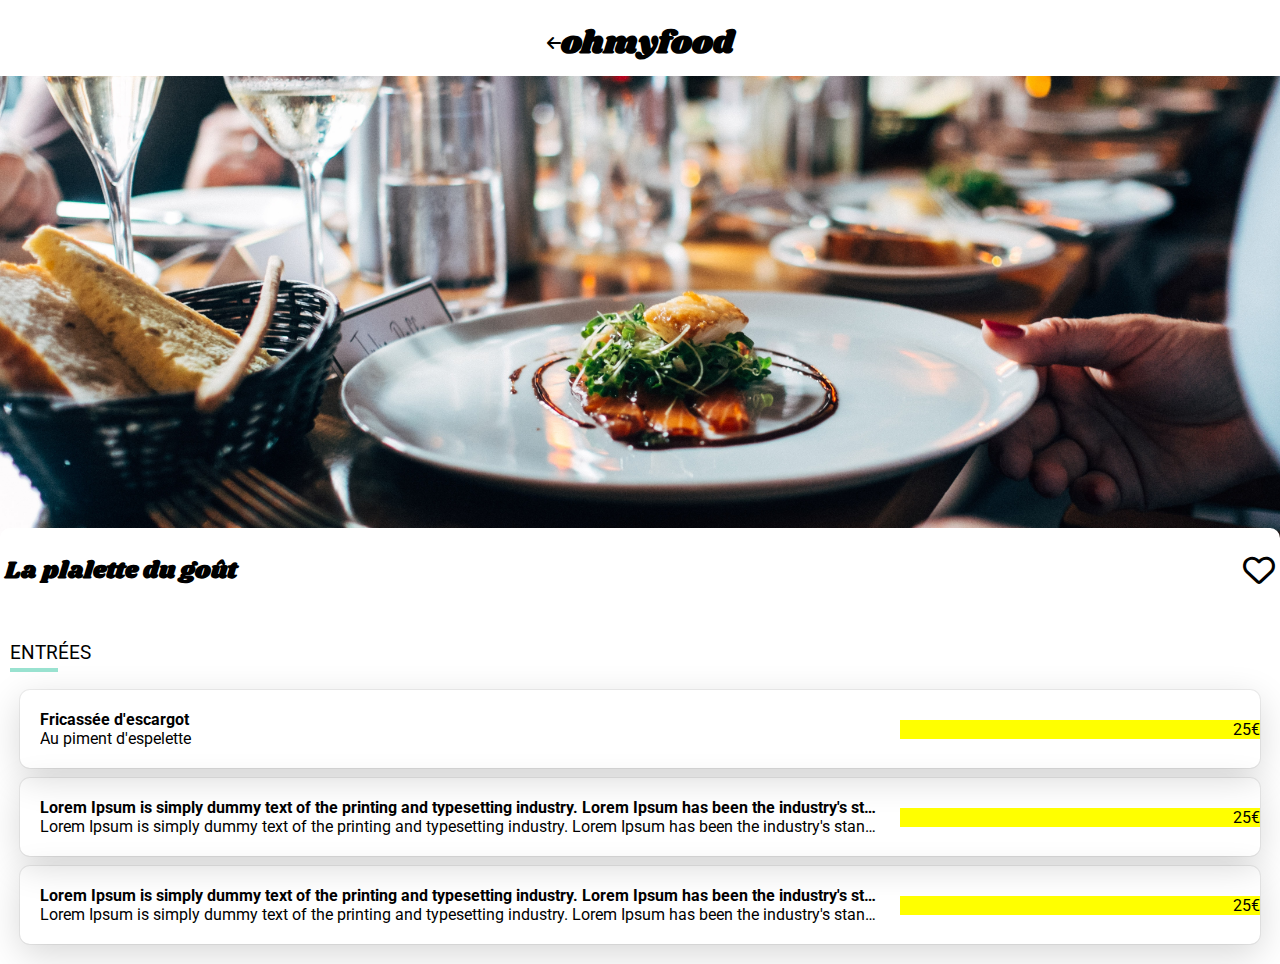
==== alafrancaise.html @ 857cdfc2 "fskjfhskdjf" ====
<!DOCTYPE html>
<html lang="fr">

<head>
    <meta charset="UTF-8" />
    <meta http-equiv="X-UA-Compatible" content="IE=edge" />
    <meta name="viewport" content="width=device-width, initial-scale=1.0" />
    <title>ohmyfood</title>
    <link rel="stylesheet" href="https://cdnjs.cloudflare.com/ajax/libs/font-awesome/6.2.1/css/all.min.css"
        crossorigin="anonymous" referrerpolicy="no-referrer" />
    <link href="https://fonts.googleapis.com/css2?family=Roboto:ital,wght@0,100;0,300;0,400;0,500;0,700;0,900;1,100;1,300;1,400;1,500;1,700;1,900&display=swap" rel="stylesheet">
    <link href="https://fonts.googleapis.com/css2?family=Shrikhand&display=swap" rel="stylesheet">
    <link rel="stylesheet" href="css/style.css" />
</head>
<body>
    <header class="header">
        <i class="fas fa-arrow-left button_retour"></i>
        <h1 class="omf_logo">ohmyfood</h1>
    </header>
    <div class="fond_restaurant">
        <img src="./img/jay-wennington-N_Y88TWmGwA-unsplash.jpg" alt="plat du menu du restaurant la palette du gout">
    </div>
    <main class="cartemenu">
        <header class="cartemenu">
            <h2 class="nom_plat">La plalette du goût</h2>
            <div class="heart">
                <div class="fill__heart">
                    <span><i class="fill far fa-heart fa-2x" aria-hidden="true"></i></span>
                </div>
            </div>
        </header>
        <section class="entrees_section">
            <h3 class="titre_entrees">Entrées</h3>
            <div class="entrees">
                <div class="title_wrapper">
                    <h4>Fricassée d'escargot</h4>
                    <p>Au piment d'espelette</p>
                </div>
                <div class="price_wrapper">25€</div>

                <div class="confirmation_wrapper">
                    <div class="content_wrapper">
                        <div class="icone_wrapper">
                            <i class="menuItem__icon fas fa-check" aria-hidden="true"></i>
                        </div>
                    </div>
                    
                </div>
            </div>
            <div class="entrees">
                <div class="title_wrapper">
                    <h4>Lorem Ipsum is simply dummy text of the printing and typesetting industry. Lorem Ipsum has been the industry's standard dummy text ever since the 1500s</h4>
                    <p>Lorem Ipsum is simply dummy text of the printing and typesetting industry. Lorem Ipsum has been the industry's standard dummy text ever since the 1500s</p>
                </div>
                <div class="price_wrapper">25€</div>

                <div class="confirmation_wrapper">
                    <div class="content_wrapper">
                        <div class="icone_wrapper">
                            <i class="menuItem__icon fas fa-check" aria-hidden="true"></i>
                        </div>
                    </div>
                    
                </div>
            </div>
            <div class="entrees">
                <div class="title_wrapper">
                    <h4>Lorem Ipsum is simply dummy text of the printing and typesetting industry. Lorem Ipsum has been the industry's standard dummy text ever since the 1500s</h4>
                    <p>Lorem Ipsum is simply dummy text of the printing and typesetting industry. Lorem Ipsum has been the industry's standard dummy text ever since the 1500s</p>
                </div>
                <div class="price_wrapper">25€</div>

                <div class="confirmation_wrapper">
                    <div class="content_wrapper">
                        <div class="icone_wrapper">
                            <i class="menuItem__icon fas fa-check" aria-hidden="true"></i>
                        </div>
                    </div>
                    
                </div>
            </div>
        </section>
    </main>
</body>
---- css/style.css ----
body {
  margin: 0;
  padding: 0;
}

a {
  text-decoration: none;
}

h1, h6 {
  font-family: Shrikhand, Roboto, sans-serif;
}

body, html {
  font-family: "Roboto", sans-serif;
}

.header {
  display: flex;
  align-items: center;
  justify-content: center;
  max-height: 50px;
  margin-top: 10px;
  padding: 0.5rem 0.5rem;
}

.footer {
  background-color: #353535;
  color: white;
  display: flex;
  flex-direction: column;
  padding: 1rem;
}
.footer ul {
  list-style: none;
}
.footer li {
  margin: 0.5rem 0;
}
.footer li i {
  margin-right: 0.5rem;
}
.footer a {
  color: white;
}
.footer .logo {
  color: white;
  font-family: "Shrikhand", "cursive";
  margin: 0;
  font-size: 1.2rem;
  margin-bottom: 1rem;
}
.footer .container {
  display: flex;
  flex-direction: column;
  align-items: start;
}
.footer ul {
  margin: 0;
  padding: 0;
  padding-inline-start: 0px;
}
.footer ul a {
  text-decoration: none;
}
.footer ul .fas {
  padding: 5px;
}

.ville {
  display: flex;
  align-items: center;
  justify-content: center;
  background-color: #eaeaea;
}

.apropos {
  display: flex;
  align-items: center;
  justify-content: center;
  flex-direction: column;
  background-color: #f7f7f7;
  height: 250px;
  text-align: center;
}
.apropos .paragraph_apropos {
  width: 80%;
}
.apropos .apropos_btn {
  background: linear-gradient(to left, #9356dc, #b35cdc, #cf64dc, #e86edb, #ff79da);
  height: 25px;
  padding: 0.75rem 1.5rem;
  color: white;
  display: flex;
  align-items: center;
  justify-content: center;
  border-radius: 25px;
}

.titre_apropos {
  margin: 0;
}

.fonctionnement {
  display: flex;
  align-items: center;
  justify-content: center;
}
.fonctionnement .container {
  width: 100%;
}

ol.fonctionnement_etape {
  display: flex;
  align-items: center;
  justify-content: center;
  flex-direction: column;
  padding: 0;
}

li.fonctionnement_etape {
  display: flex;
  align-items: center;
  justify-content: space-evenly;
  list-style: none;
  box-shadow: 0.25rem 0.25rem 0.5rem rgba(0, 0, 0, 0.13);
  background-color: #f6f6f6;
  border-radius: 10px;
  padding: 20px;
  margin: 10px;
  width: 80%;
  counter-increment: my-awesome-counter;
  position: relative;
  text-align: center;
}

li.fonctionnement_etape::before {
  content: counter(my-awesome-counter);
  position: absolute;
  top: 20px;
  left: -10px;
  color: white;
  background-color: #9356DC;
  height: 1.5rem;
  width: 1.5rem;
  border-radius: 100px;
  display: flex;
  justify-content: center;
  align-items: center;
}

.fonctionnement_icone {
  font-size: 30px;
  color: #7e7e7e;
}

.text {
  margin-left: 10px;
  width: 200px;
  text-align: left;
  font-weight: 500;
}

.titre_fonctionnement {
  margin: 2% 0px 0px 5%;
}

i.fonctionnement_icone {
  font-size: 20px;
}

.ville {
  height: 50px;
}

.ville_texte {
  font-size: 17px;
  margin-left: 30px;
  margin-right: 20px;
  font-weight: 500;
  color: #353535;
}

.restaurants {
  width: 90%;
  margin: auto;
}

.card {
  border-radius: 20px;
}

figure img {
  object-fit: cover;
  border-top-left-radius: 20px;
  border-top-right-radius: 20px;
  width: 100%;
  height: 100%;
  max-height: 190px;
}

.card {
  position: relative;
  box-shadow: 0 0 10px 0 rgba(0, 0, 0, 0.3);
}

figcaption {
  display: flex;
  flex-direction: column;
  padding: 0.8rem;
}
figcaption p {
  margin: 0;
  padding: 0;
}
figcaption h4,
figcaption p {
  font-weight: 300;
  color: black;
}
figcaption h4 {
  font-size: 1.17em;
  font-weight: 600;
}

figure {
  padding: 0;
  margin: 0 0 10px 0;
}

.heart {
  align-items: center;
  display: flex;
  flex-direction: row;
  justify-content: space-between;
  height: 30px;
}
.heart .fa-heart {
  color: black;
  cursor: pointer;
}
.heart .fa-heart:hover {
  background: linear-gradient(to left, #9356dc, #b35cdc, #cf64dc, #e86edb, #ff79da);
  -webkit-background-clip: text;
  -webkit-text-fill-color: transparent;
  font-weight: bold;
}

.new[data-active=true] {
  position: absolute;
  right: 0.75rem;
  top: 15px;
  background-color: #99e2d0;
  padding: 5px;
  border-radius: 5px;
}

.new[data-active=false] {
  display: none;
}

.fond_restaurant > img {
  width: 100%;
  height: 100%;
  max-height: 32rem;
  object-fit: cover;
}

header.cartemenu {
  border-radius: 5px;
  margin-top: 20px;
  padding: 0px 10px 0px 10px;
  display: flex;
  flex-direction: row;
  align-items: center;
  justify-content: space-between;
}

main {
  position: relative;
}
main .cartemenu {
  border-radius: 10px 10px 0px 0px;
  background-color: white;
  z-index: 1;
  padding: 5px;
  margin-top: -4rem;
  position: relative;
}
main .nom_plat {
  font-family: "Shrikhand", "cursive";
}
main .titre_entrees {
  text-transform: uppercase;
  padding-bottom: 0.5rem;
  font-weight: normal;
  position: relative;
}
main .titre_entrees::after {
  content: " ";
  width: 3rem;
  height: 0.25rem;
  background-color: #99E2D0;
  position: absolute;
  left: 0;
  bottom: 0;
}
main .entrees {
  display: flex;
  flex-direction: row;
  align-items: center;
  box-shadow: rgba(0, 0, 0, 0.16) 0px 10px 36px 0px, rgba(0, 0, 0, 0.06) 0px 0px 0px 1px;
  border-radius: 10px;
  margin: 10px;
}
main .entrees_section {
  padding: 10px;
}
main .title_wrapper {
  border-radius: 10px 0px 0px 10px;
  padding: 20px;
  white-space: nowrap;
  text-overflow: ellipsis;
  overflow: hidden;
  flex-basis: 70%;
  width: 100%;
}
main .title_wrapper h4, main .title_wrapper p {
  margin: 0;
  padding: 0;
}
main .price_wrapper {
  flex-basis: 30%;
  display: flex;
  align-items: center;
  justify-content: flex-end;
  background-color: yellow;
}
main .confirmation_wrapper {
  background-color: #99E2D0;
  display: flex;
  align-items: center;
  justify-content: center;
  transition-duration: 0.5s;
  height: 78px;
  overflow: hidden;
  visibility: hidden;
  width: 0px;
  transition: flex-basis 1000ms;
}
main h4, main p {
  margin: 0;
  white-space: nowrap;
  text-overflow: ellipsis;
  overflow: hidden;
}

.icone_wrapper {
  height: 1.6rem;
  width: 1.6rem;
  background-color: white;
  display: flex;
  align-items: center;
  justify-content: center;
  border-radius: 100px;
  transform: rotate(180deg);
  transition-duration: 1s;
  color: #99E2D0;
}

.entrees:hover .price_wrapper {
  flex-basis: 15%;
}
.entrees:hover .confirmation_wrapper {
  visibility: visible;
  flex-basis: 15%;
  background-color: #99E2D0;
  margin: 0;
  border-radius: 0px 5px 5px 0px;
}
.entrees:hover .icone_wrapper {
  transform: rotate(0);
}

/*# sourceMappingURL=style.css.map */
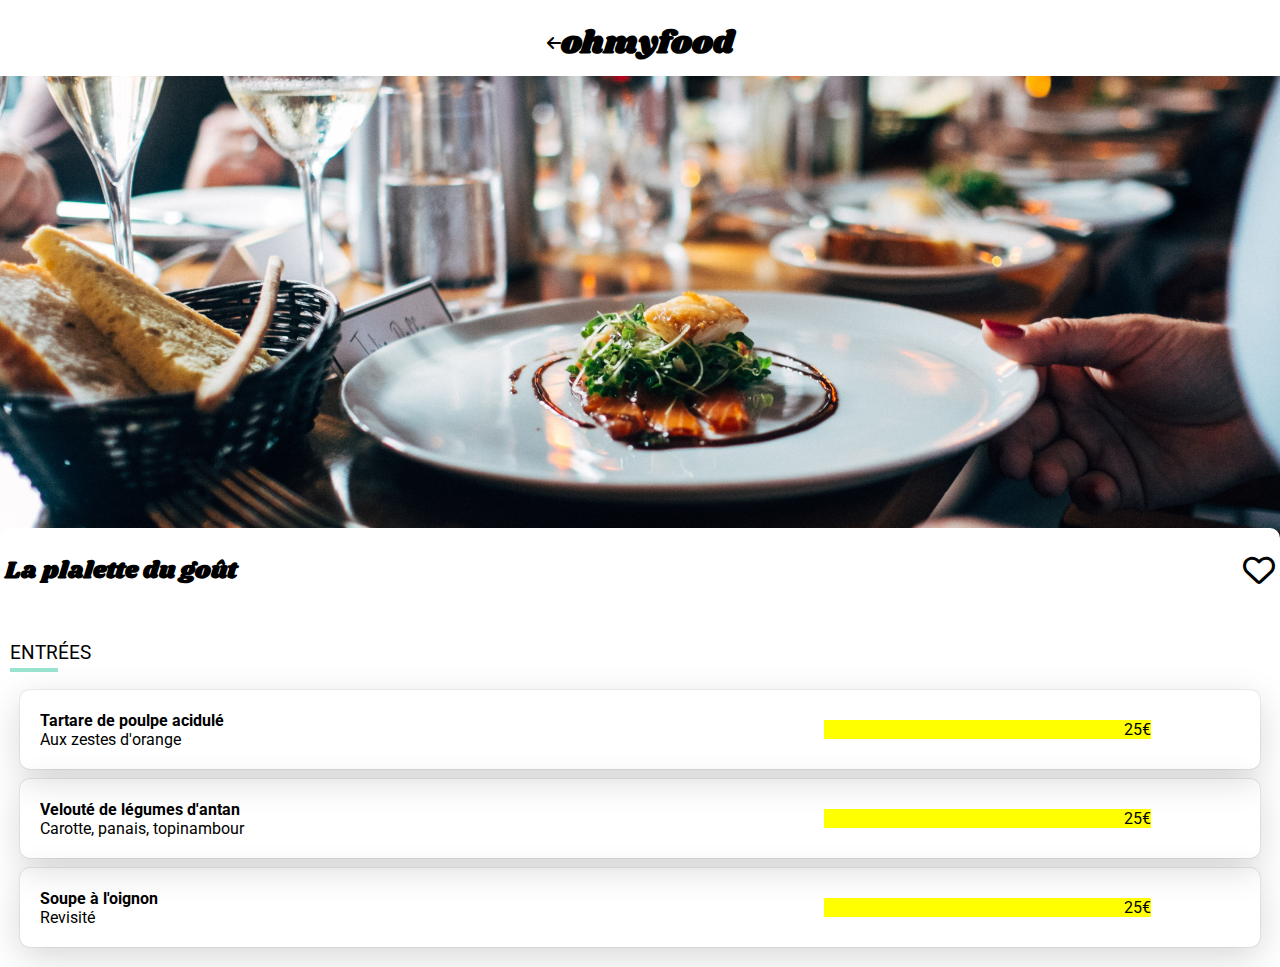
==== commit a30cb265: "update" ====
--- a/alafrancaise.html
+++ b/alafrancaise.html
@@ -33,8 +33,8 @@
             <h3 class="titre_entrees">Entrées</h3>
             <div class="entrees">
                 <div class="title_wrapper">
-                    <h4>Fricassée d'escargot</h4>
-                    <p>Au piment d'espelette</p>
+                    <h4>Tartare de poulpe acidulé</h4>
+                    <p>Aux zestes d'orange</p>
                 </div>
                 <div class="price_wrapper">25€</div>
 
@@ -49,8 +49,8 @@
             </div>
             <div class="entrees">
                 <div class="title_wrapper">
-                    <h4>Lorem Ipsum is simply dummy text of the printing and typesetting industry. Lorem Ipsum has been the industry's standard dummy text ever since the 1500s</h4>
-                    <p>Lorem Ipsum is simply dummy text of the printing and typesetting industry. Lorem Ipsum has been the industry's standard dummy text ever since the 1500s</p>
+                    <h4>Velouté de légumes d'antan</h4>
+                    <p>Carotte, panais, topinambour</p>
                 </div>
                 <div class="price_wrapper">25€</div>
 
@@ -65,8 +65,8 @@
             </div>
             <div class="entrees">
                 <div class="title_wrapper">
-                    <h4>Lorem Ipsum is simply dummy text of the printing and typesetting industry. Lorem Ipsum has been the industry's standard dummy text ever since the 1500s</h4>
-                    <p>Lorem Ipsum is simply dummy text of the printing and typesetting industry. Lorem Ipsum has been the industry's standard dummy text ever since the 1500s</p>
+                    <h4>Soupe à l'oignon</h4>
+                    <p>Revisité</p>
                 </div>
                 <div class="price_wrapper">25€</div>
 
--- a/css/style.css
+++ b/css/style.css
@@ -300,7 +300,7 @@
   content: " ";
   width: 3rem;
   height: 0.25rem;
-  background-color: #99E2D0;
+  background-color: #99e2d0;
   position: absolute;
   left: 0;
   bottom: 0;
@@ -325,7 +325,8 @@
   flex-basis: 70%;
   width: 100%;
 }
-main .title_wrapper h4, main .title_wrapper p {
+main .title_wrapper h4,
+main .title_wrapper p {
   margin: 0;
   padding: 0;
 }
@@ -337,18 +338,20 @@
   background-color: yellow;
 }
 main .confirmation_wrapper {
-  background-color: #99E2D0;
+  flex-basis: 10%;
+  background-color: #99e2d0;
   display: flex;
   align-items: center;
   justify-content: center;
   transition-duration: 0.5s;
-  height: 78px;
+  height: 79px;
   overflow: hidden;
   visibility: hidden;
   width: 0px;
   transition: flex-basis 1000ms;
 }
-main h4, main p {
+main h4,
+main p {
   margin: 0;
   white-space: nowrap;
   text-overflow: ellipsis;
@@ -364,8 +367,8 @@
   justify-content: center;
   border-radius: 100px;
   transform: rotate(180deg);
-  transition-duration: 1s;
-  color: #99E2D0;
+  transition-duration: 0.2s;
+  color: #99e2d0;
 }
 
 .entrees:hover .price_wrapper {
@@ -374,7 +377,8 @@
 .entrees:hover .confirmation_wrapper {
   visibility: visible;
   flex-basis: 15%;
-  background-color: #99E2D0;
+  flex: 100px;
+  background-color: #99e2d0;
   margin: 0;
   border-radius: 0px 5px 5px 0px;
 }
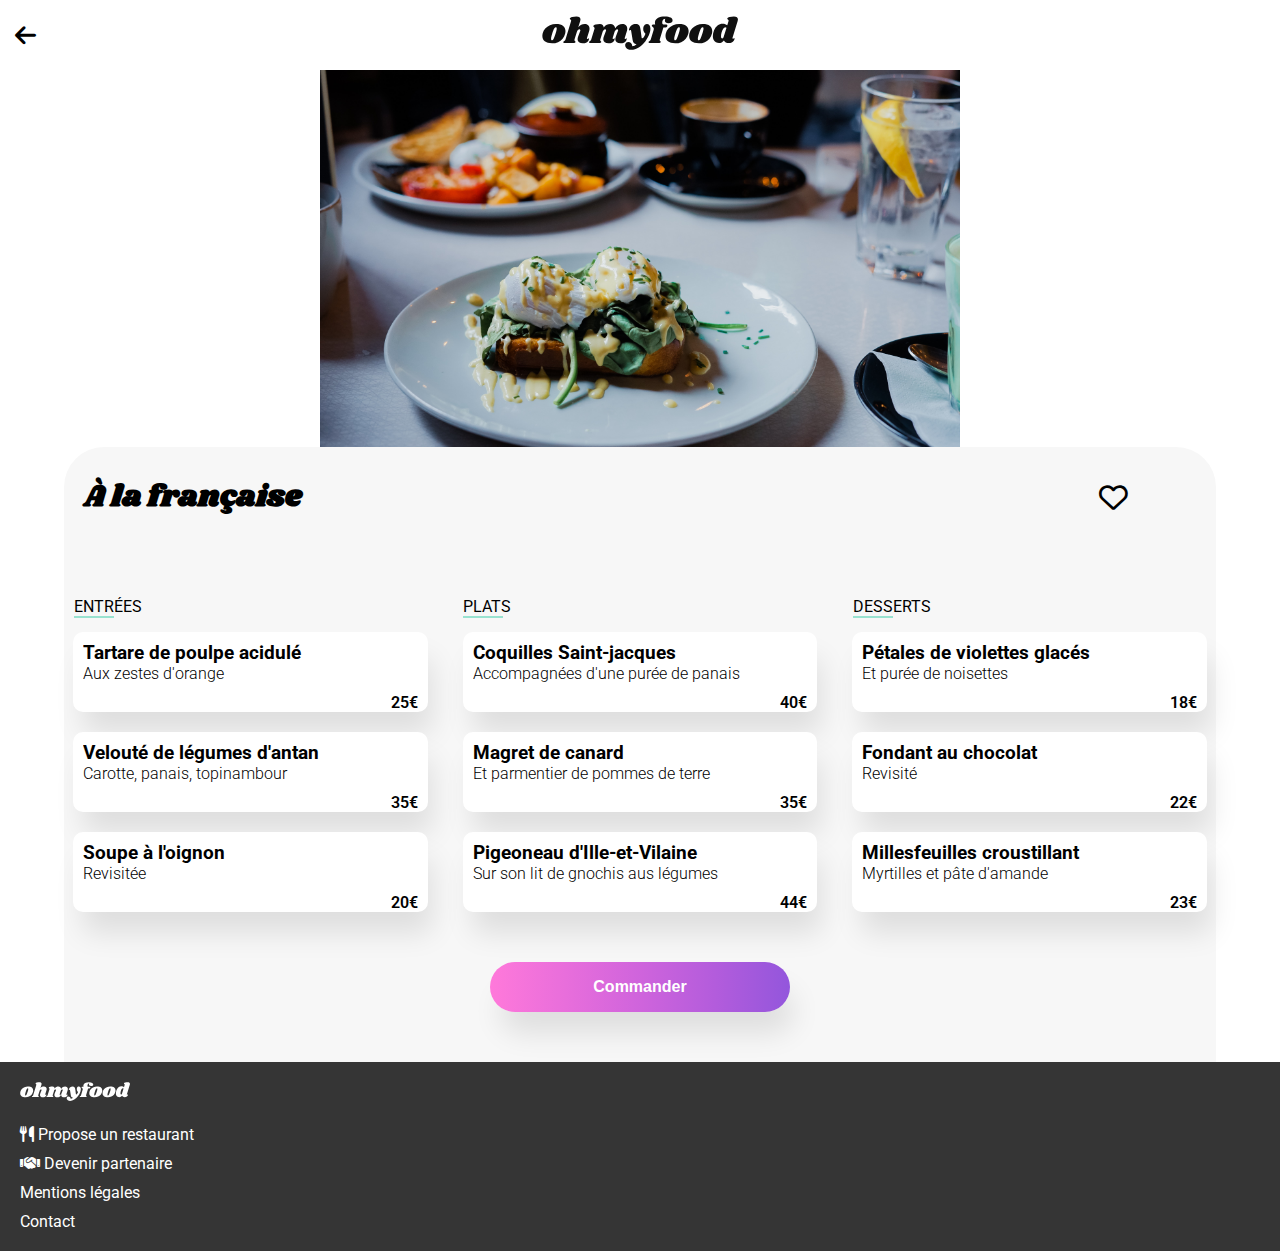
==== commit 504613fc: "some changes" ====
--- a/alafrancaise.html
+++ b/alafrancaise.html
@@ -1,84 +1,215 @@
 <!DOCTYPE html>
 <html lang="fr">
-
-<head>
+  <head>
     <meta charset="UTF-8" />
     <meta http-equiv="X-UA-Compatible" content="IE=edge" />
     <meta name="viewport" content="width=device-width, initial-scale=1.0" />
     <title>ohmyfood</title>
-    <link rel="stylesheet" href="https://cdnjs.cloudflare.com/ajax/libs/font-awesome/6.2.1/css/all.min.css"
-        crossorigin="anonymous" referrerpolicy="no-referrer" />
-    <link href="https://fonts.googleapis.com/css2?family=Roboto:ital,wght@0,100;0,300;0,400;0,500;0,700;0,900;1,100;1,300;1,400;1,500;1,700;1,900&display=swap" rel="stylesheet">
-    <link href="https://fonts.googleapis.com/css2?family=Shrikhand&display=swap" rel="stylesheet">
+    <link
+      rel="stylesheet"
+      href="https://cdnjs.cloudflare.com/ajax/libs/font-awesome/6.3.0/css/all.min.css"
+      crossorigin="anonymous"
+      referrerpolicy="no-referrer"
+    />
+    <link
+      href="https://fonts.googleapis.com/css2?family=Roboto:ital,wght@0,100;0,300;0,400;0,500;0,700;0,900;1,100;1,300;1,400;1,500;1,700;1,900&display=swap"
+      rel="stylesheet"
+    />
+    <link
+      href="https://fonts.googleapis.com/css2?family=Shrikhand&display=swap"
+      rel="stylesheet"
+    />
     <link rel="stylesheet" href="css/style.css" />
-</head>
-<body>
-    <header class="header">
-        <i class="fas fa-arrow-left button_retour"></i>
-        <h1 class="omf_logo">ohmyfood</h1>
+  </head>
+
+  <body class="alafrancaise">
+    <div class="container-loader">
+      <div class="loader">
+        <i class="fa-solid fa-loader"></i>
+      </div>
+    </div>
+    <header>
+      <div class="icon">
+        <i class="fa-solid fa-arrow-left fa-xl"></i>
+      </div>
+      <div class="logo">
+        <img src="./img/logo/ohmyfood@2x.svg" alt="" />
+      </div>
     </header>
-    <div class="fond_restaurant">
-        <img src="./img/jay-wennington-N_Y88TWmGwA-unsplash.jpg" alt="plat du menu du restaurant la palette du gout">
-    </div>
-    <main class="cartemenu">
-        <header class="cartemenu">
-            <h2 class="nom_plat">La plalette du goût</h2>
-            <div class="heart">
-                <div class="fill__heart">
-                    <span><i class="fill far fa-heart fa-2x" aria-hidden="true"></i></span>
-                </div>
-            </div>
-        </header>
-        <section class="entrees_section">
-            <h3 class="titre_entrees">Entrées</h3>
-            <div class="entrees">
-                <div class="title_wrapper">
-                    <h4>Tartare de poulpe acidulé</h4>
-                    <p>Aux zestes d'orange</p>
-                </div>
-                <div class="price_wrapper">25€</div>
-
-                <div class="confirmation_wrapper">
-                    <div class="content_wrapper">
-                        <div class="icone_wrapper">
-                            <i class="menuItem__icon fas fa-check" aria-hidden="true"></i>
-                        </div>
-                    </div>
-                    
-                </div>
-            </div>
-            <div class="entrees">
-                <div class="title_wrapper">
-                    <h4>Velouté de légumes d'antan</h4>
-                    <p>Carotte, panais, topinambour</p>
-                </div>
-                <div class="price_wrapper">25€</div>
-
-                <div class="confirmation_wrapper">
-                    <div class="content_wrapper">
-                        <div class="icone_wrapper">
-                            <i class="menuItem__icon fas fa-check" aria-hidden="true"></i>
-                        </div>
-                    </div>
-                    
-                </div>
-            </div>
-            <div class="entrees">
-                <div class="title_wrapper">
-                    <h4>Soupe à l'oignon</h4>
-                    <p>Revisité</p>
-                </div>
-                <div class="price_wrapper">25€</div>
-
-                <div class="confirmation_wrapper">
-                    <div class="content_wrapper">
-                        <div class="icone_wrapper">
-                            <i class="menuItem__icon fas fa-check" aria-hidden="true"></i>
-                        </div>
-                    </div>
-                    
-                </div>
-            </div>
-        </section>
+    <main>
+      <div class="container-image-dish">
+        <img src="./img/toa-heftiba-DQKerTsQwi0-unsplash.jpg" alt="" />
+      </div>
+      <div class="menu-container">
+        <div class="menu-header">
+          <h3 class="header-title">À la française</h3>
+          <div class="icon">
+            <i class="fa-regular fa-heart fa-sm"></i>
+          </div>
+        </div>
+        <div class="dish-list-container">
+          <div class="dish">
+            <div class="dish-type">
+              <h4>ENTRÉES</h4>
+              <span class="bar"></span>
+            </div>
+
+            <div class="dish-card-list">
+              <div class="dish-card">
+                <div class="content">
+                  <h3>Tartare de poulpe acidulé</h3>
+                  <p>Aux zestes d'orange</p>
+                </div>
+                <div class="prise">25€</div>
+                <div class="checkbox">
+                  <div class="icon">
+                    <i class="fa-sharp fa-solid fa-circle-check fa-xl"></i>
+                  </div>
+                </div>
+              </div>
+              <div class="dish-card">
+                <div class="content">
+                  <h3>Velouté de légumes d'antan</h3>
+                  <p>Carotte, panais, topinambour</p>
+                </div>
+                <div class="prise">35€</div>
+                <div class="checkbox">
+                  <div class="icon">
+                    <i class="fa-sharp fa-solid fa-circle-check fa-xl"></i>
+                  </div>
+                </div>
+              </div>
+              <div class="dish-card">
+                <div class="content">
+                  <h3>Soupe à l'oignon</h3>
+                  <p>Revisitée</p>
+                </div>
+                <div class="prise">20€</div>
+                <div class="checkbox">
+                  <div class="icon">
+                    <i class="fa-sharp fa-solid fa-circle-check fa-xl"></i>
+                  </div>
+                </div>
+              </div>
+            </div>
+          </div>
+          <div class="dish">
+            <div class="dish-type">
+              <h4>PLATS</h4>
+              <span class="bar"></span>
+            </div>
+
+            <div class="dish-card-list">
+              <div class="dish-card">
+                <div class="content">
+                  <h3>Coquilles Saint-jacques</h3>
+                  <p>Accompagnées d'une purée de panais</p>
+                </div>
+                <div class="prise">40€</div>
+                <div class="checkbox">
+                  <div class="icon">
+                    <i class="fa-sharp fa-solid fa-circle-check fa-xl"></i>
+                  </div>
+                </div>
+              </div>
+              <div class="dish-card">
+                <div class="content">
+                  <h3>Magret de canard</h3>
+                  <p>Et parmentier de pommes de terre</p>
+                </div>
+                <div class="prise">35€</div>
+                <div class="checkbox">
+                  <div class="icon">
+                    <i class="fa-sharp fa-solid fa-circle-check fa-xl"></i>
+                  </div>
+                </div>
+              </div>
+              <div class="dish-card">
+                <div class="content">
+                  <h3>Pigeoneau d'Ille-et-Vilaine</h3>
+                  <p>Sur son lit de gnochis aus légumes</p>
+                </div>
+                <div class="prise">44€</div>
+                <div class="checkbox">
+                  <div class="icon">
+                    <i class="fa-sharp fa-solid fa-circle-check fa-xl"></i>
+                  </div>
+                </div>
+              </div>
+            </div>
+          </div>
+          <div class="dish">
+            <div class="dish-type">
+              <h4>DESSERTS</h4>
+              <span class="bar"></span>
+            </div>
+
+            <div class="dish-card-list">
+              <div class="dish-card">
+                <div class="content">
+                  <h3>Pétales de violettes glacés</h3>
+                  <p>Et purée de noisettes</p>
+                </div>
+                <div class="prise">18€</div>
+                <div class="checkbox">
+                  <div class="icon">
+                    <i class="fa-sharp fa-solid fa-circle-check fa-xl"></i>
+                  </div>
+                </div>
+              </div>
+              <div class="dish-card">
+                <div class="content">
+                  <h3>Fondant au chocolat</h3>
+                  <p>Revisité</p>
+                </div>
+                <div class="prise">22€</div>
+                <div class="checkbox">
+                  <div class="icon">
+                    <i class="fa-sharp fa-solid fa-circle-check fa-xl"></i>
+                  </div>
+                </div>
+              </div>
+              <div class="dish-card">
+                <div class="content">
+                  <h3>Millesfeuilles croustillant</h3>
+                  <p>Myrtilles et pâte d'amande</p>
+                </div>
+                <div class="prise">23€</div>
+                <div class="checkbox">
+                  <div class="icon">
+                    <i class="fa-sharp fa-solid fa-circle-check fa-xl"></i>
+                  </div>
+                </div>
+              </div>
+            </div>
+          </div>
+        </div>
+
+        <div class="order-container">
+          <button>Commander</button>
+        </div>
+      </div>
     </main>
-</body>+    <footer>
+      <div class="logo">
+        <img src="./img/logo/ohmyfood-white@2x.svg" alt="" />
+      </div>
+      <div class="fooder-list">
+        <div>
+          <i class="fa-solid fa-utensils"></i>
+          <a href="#">Propose un restaurant</a>
+        </div>
+        <div>
+          <i class="fa-solid fa-handshake"></i>
+          <a href="#">Devenir partenaire</a>
+        </div>
+        <div>
+          <a href="#"> Mentions légales</a>
+        </div>
+        <div>
+          <a href="#">Contact</a>
+        </div>
+      </div>
+    </footer>
+  </body>
+</html>
--- a/css/style.css
+++ b/css/style.css
@@ -116,6 +116,18 @@
   justify-content: center;
   flex-direction: column;
   padding: 0;
+}
+@media (min-width: 922px) {
+  ol.fonctionnement_etape {
+    padding: 10px;
+    flex-direction: row;
+  }
+}
+@media (min-width: 768px) {
+  ol.fonctionnement_etape {
+    padding: 10px;
+    flex-direction: row;
+  }
 }
 
 li.fonctionnement_etape {
@@ -185,9 +197,56 @@
   width: 90%;
   margin: auto;
 }
+@media (min-width: 922px) {
+  .restaurants {
+    display: flex;
+    flex-direction: row;
+    align-items: center;
+    justify-content: center;
+  }
+}
+@media (min-width: 768px) {
+  .restaurants {
+    display: flex;
+    flex-direction: row;
+    align-items: center;
+    justify-content: center;
+  }
+}
+
+@media (min-width: 922px) {
+  .cards {
+    display: flex;
+    flex-wrap: wrap;
+    align-items: center;
+    justify-content: center;
+    gap: 50px;
+    margin-bottom: 50px;
+  }
+}
+@media (min-width: 768px) {
+  .cards {
+    display: flex;
+    flex-wrap: wrap;
+    align-items: center;
+    justify-content: center;
+    gap: 50px;
+    margin-bottom: 50px;
+  }
+}
 
 .card {
   border-radius: 20px;
+}
+@media (min-width: 922px) {
+  .card {
+    width: 46%;
+  }
+}
+@media (min-width: 768px) {
+  .card {
+    width: 46%;
+  }
 }
 
 figure img {
@@ -259,131 +318,351 @@
   display: none;
 }
 
-.fond_restaurant > img {
-  width: 100%;
-  height: 100%;
-  max-height: 32rem;
-  object-fit: cover;
-}
-
-header.cartemenu {
-  border-radius: 5px;
-  margin-top: 20px;
-  padding: 0px 10px 0px 10px;
-  display: flex;
-  flex-direction: row;
-  align-items: center;
-  justify-content: space-between;
-}
-
-main {
-  position: relative;
-}
-main .cartemenu {
-  border-radius: 10px 10px 0px 0px;
-  background-color: white;
-  z-index: 1;
-  padding: 5px;
-  margin-top: -4rem;
-  position: relative;
-}
-main .nom_plat {
-  font-family: "Shrikhand", "cursive";
-}
-main .titre_entrees {
-  text-transform: uppercase;
-  padding-bottom: 0.5rem;
-  font-weight: normal;
-  position: relative;
-}
-main .titre_entrees::after {
-  content: " ";
-  width: 3rem;
-  height: 0.25rem;
-  background-color: #99e2d0;
+.alafrancaise {
+  overflow-x: hidden;
+}
+.alafrancaise * {
+  margin: 0;
+  padding: 0;
+}
+.alafrancaise header {
+  width: 100vw;
+  height: 70px;
+  display: flex;
+  justify-content: center;
+  align-items: center;
+}
+.alafrancaise header .icon {
   position: absolute;
+  width: 50px;
+  height: 50px;
   left: 0;
-  bottom: 0;
-}
-main .entrees {
-  display: flex;
-  flex-direction: row;
-  align-items: center;
-  box-shadow: rgba(0, 0, 0, 0.16) 0px 10px 36px 0px, rgba(0, 0, 0, 0.06) 0px 0px 0px 1px;
+  display: flex;
+  justify-content: center;
+  align-items: center;
+}
+.alafrancaise main {
+  display: flex;
+  align-items: center;
+  justify-content: center;
+  flex-direction: column;
+  height: auto;
+}
+.alafrancaise main .container-image-dish {
+  width: 100vw;
+  display: flex;
+  background: #f7f7f7;
+  align-items: center;
+  justify-content: center;
+}
+@media (min-width: 922px) {
+  .alafrancaise main .container-image-dish {
+    width: 50vw;
+  }
+}
+.alafrancaise main .container-image-dish img {
+  width: 100%;
+}
+.alafrancaise main .menu-container {
+  width: 100vw;
+  background: #f7f7f7;
+  height: auto;
+}
+@media (min-width: 922px) {
+  .alafrancaise main .menu-container {
+    width: 90vw;
+  }
+}
+.alafrancaise main .menu-container .menu-header {
+  width: 100%;
+  background: #f7f7f7;
+  display: flex;
+  justify-content: center;
+  border-radius: 40px 40px 0 0;
+  transform: translateY(-50px);
+  align-items: center;
+}
+.alafrancaise main .menu-container .menu-header .header-title {
+  width: 90%;
+  height: 100px;
+  padding-left: 20px;
+  font-size: 1.9rem;
+  font-family: Shrikhand, Roboto, sans-serif;
+  display: flex;
+  justify-content: start;
+  align-items: center;
+}
+.alafrancaise main .menu-container .menu-header .icon {
+  width: 20%;
+  height: 100px;
+  display: flex;
+  justify-content: center;
+  align-items: center;
+}
+.alafrancaise main .menu-container .menu-header .icon i {
+  font-size: 1.8rem;
+}
+.alafrancaise main .menu-container .dish-list-container {
+  width: 100%;
+  display: flex;
+  justify-content: center;
+  align-content: center;
+  flex-direction: column;
+  gap: 3rem;
+}
+@media (min-width: 922px) {
+  .alafrancaise main .menu-container .dish-list-container {
+    flex-direction: row;
+    gap: 1rem;
+    width: auto;
+  }
+}
+.alafrancaise main .menu-container .dish-list-container .dish {
+  width: 100%;
+  display: flex;
+  justify-content: center;
+  align-items: center;
+  flex-direction: column;
+}
+.alafrancaise main .menu-container .dish-list-container .dish .dish-type {
+  width: 100%;
+  height: 25px;
+  margin-left: 20px;
+}
+.alafrancaise main .menu-container .dish-list-container .dish .dish-type h4 {
+  font-weight: 400;
+}
+.alafrancaise main .menu-container .dish-list-container .dish .dish-type .bar {
+  display: block;
+  width: 40px;
+  height: 2px;
+  background: #99e2d0;
+}
+.alafrancaise main .menu-container .dish-list-container .dish .dish-card-list {
+  width: 95%;
+  margin-top: 10px;
+  display: flex;
+  justify-content: center;
+  align-items: center;
+  flex-direction: column;
+  gap: 20px;
+}
+.alafrancaise main .menu-container .dish-list-container .dish .dish-card-list .dish-card {
+  cursor: pointer;
+  width: 100%;
+  height: 80px;
+  display: flex;
   border-radius: 10px;
-  margin: 10px;
-}
-main .entrees_section {
-  padding: 10px;
-}
-main .title_wrapper {
-  border-radius: 10px 0px 0px 10px;
-  padding: 20px;
+  background: white;
+  box-shadow: 7px 24px 29px -3px rgba(0, 0, 0, 0.1);
+  animation: card-animation;
+}
+.alafrancaise main .menu-container .dish-list-container .dish .dish-card-list .dish-card .content {
+  flex-direction: column;
+  flex: 1;
+  width: 100px;
+  padding-top: 10px;
+}
+.alafrancaise main .menu-container .dish-list-container .dish .dish-card-list .dish-card .content h3 {
+  overflow: hidden;
+  white-space: nowrap;
+  text-overflow: ellipsis;
+  margin-left: 10px;
+}
+.alafrancaise main .menu-container .dish-list-container .dish .dish-card-list .dish-card .content p {
+  margin-left: 10px;
+  font-weight: 300;
   white-space: nowrap;
   text-overflow: ellipsis;
   overflow: hidden;
-  flex-basis: 70%;
-  width: 100%;
-}
-main .title_wrapper h4,
-main .title_wrapper p {
-  margin: 0;
-  padding: 0;
-}
-main .price_wrapper {
-  flex-basis: 30%;
-  display: flex;
-  align-items: center;
-  justify-content: flex-end;
-  background-color: yellow;
-}
-main .confirmation_wrapper {
-  flex-basis: 10%;
-  background-color: #99e2d0;
-  display: flex;
-  align-items: center;
-  justify-content: center;
-  transition-duration: 0.5s;
-  height: 79px;
+}
+.alafrancaise main .menu-container .dish-list-container .dish .dish-card-list .dish-card .prise {
+  height: 100%;
+  display: flex;
+  justify-content: end;
+  align-items: end;
+  padding-bottom: 20px;
+  padding-right: 10px;
+  font-weight: 600;
+}
+.alafrancaise main .menu-container .dish-list-container .dish .dish-card-list .dish-card .checkbox {
+  display: flex;
+  justify-content: center;
+  align-items: center;
   overflow: hidden;
+  opacity: 0;
+  width: 0;
+  height: 100%;
+  background: #99e2d0;
+  border-radius: 0 10px 10px 0;
+  transition: opacity 500ms, width 500ms, margin-left 500ms;
+}
+.alafrancaise main .menu-container .dish-list-container .dish .dish-card-list .dish-card .checkbox .icon {
+  color: #fff;
+  transform: rotate(90deg);
+  transition: transform 500ms;
+}
+.alafrancaise main .menu-container .dish-list-container .dish .dish-card-list .dish-card:hover .prise {
+  margin-right: 10px;
+}
+.alafrancaise main .menu-container .dish-list-container .dish .dish-card-list .dish-card:hover .checkbox {
+  transition: opacity 500ms, width 500ms, transform 500ms;
+  opacity: 1;
+  width: 100px;
+  height: 100%;
+  background: #99e2d0;
+  border-radius: 0 10px 10px 0;
+}
+.alafrancaise main .menu-container .dish-list-container .dish .dish-card-list .dish-card:hover .checkbox .icon {
+  color: #fff;
+  transform: rotate(360deg);
+  transition: transform 500ms;
+}
+.alafrancaise main .menu-container .dish-list-container .dish .dish-card-list .dish-card:nth-child(1) {
+  animation-duration: 550ms;
+}
+.alafrancaise main .menu-container .dish-list-container .dish .dish-card-list .dish-card:nth-child(2) {
+  animation-duration: 600ms;
+}
+.alafrancaise main .menu-container .dish-list-container .dish .dish-card-list .dish-card:nth-child(3) {
+  animation-duration: 650ms;
+}
+.alafrancaise main .menu-container .dish-list-container .dish .dish-card-list .dish-card:nth-child(4) {
+  animation-duration: 700ms;
+}
+.alafrancaise main .menu-container .dish-list-container .dish .dish-card-list .dish-card:nth-child(5) {
+  animation-duration: 750ms;
+}
+.alafrancaise main .menu-container .dish-list-container .dish .dish-card-list .dish-card:nth-child(6) {
+  animation-duration: 800ms;
+}
+.alafrancaise main .menu-container .dish-list-container .dish .dish-card-list .dish-card:nth-child(7) {
+  animation-duration: 850ms;
+}
+.alafrancaise main .menu-container .dish-list-container .dish .dish-card-list .dish-card:nth-child(8) {
+  animation-duration: 900ms;
+}
+.alafrancaise main .menu-container .dish-list-container .dish .dish-card-list .dish-card:nth-child(9) {
+  animation-duration: 950ms;
+}
+.alafrancaise main .menu-container .dish-list-container .dish .dish-card-list .dish-card:nth-child(10) {
+  animation-duration: 1000ms;
+}
+.alafrancaise main .order-container {
+  width: 100%;
+  height: auto;
+  display: flex;
+  margin-top: 50px;
+  margin-bottom: 50px;
+  align-items: center;
+  justify-content: center;
+}
+.alafrancaise main .order-container button {
+  background: linear-gradient(to left, #9356dc, #b35cdc, #cf64dc, #e86edb, #ff79da);
+  box-shadow: 7px 24px 29px -3px rgba(0, 0, 0, 0.1);
+  width: 300px;
+  outline: none;
+  border: none;
+  height: 50px;
+  border-radius: 50px;
+  font-size: 1rem;
+  font-weight: 800;
+  color: #fff;
+  cursor: pointer;
+}
+.alafrancaise footer {
+  width: 100vw;
+  height: auto;
+  background: #353535;
+  display: block;
+}
+.alafrancaise footer .logo {
+  width: 100vw;
+  padding: 20px;
+}
+.alafrancaise footer .logo img {
+  width: 110px;
+}
+.alafrancaise footer .fooder-list {
+  width: 100%;
+  padding-left: 20px;
+  padding-right: 20px;
+  padding-bottom: 20px;
+  display: flex;
+  align-items: start;
+  gap: 10px;
+  flex-direction: column;
+  color: #fff;
+}
+.alafrancaise footer .fooder-list a {
+  color: #fff;
+}
+
+@keyframes card-animation {
+  0% {
+    transform: translateY(20%);
+    opacity: 0;
+  }
+  50% {
+    opacity: 0.5;
+  }
+  100% {
+    transform: translateY(0%);
+    opacity: 1;
+  }
+}
+.container-loader {
+  position: absolute;
+  left: 0;
+  top: 0;
+  z-index: 1;
+  width: 0;
+  height: 0;
+  display: flex;
   visibility: hidden;
-  width: 0px;
-  transition: flex-basis 1000ms;
-}
-main h4,
-main p {
-  margin: 0;
-  white-space: nowrap;
-  text-overflow: ellipsis;
-  overflow: hidden;
-}
-
-.icone_wrapper {
-  height: 1.6rem;
-  width: 1.6rem;
-  background-color: white;
-  display: flex;
-  align-items: center;
-  justify-content: center;
-  border-radius: 100px;
-  transform: rotate(180deg);
-  transition-duration: 0.2s;
-  color: #99e2d0;
-}
-
-.entrees:hover .price_wrapper {
-  flex-basis: 15%;
-}
-.entrees:hover .confirmation_wrapper {
-  visibility: visible;
-  flex-basis: 15%;
-  flex: 100px;
-  background-color: #99e2d0;
-  margin: 0;
-  border-radius: 0px 5px 5px 0px;
-}
-.entrees:hover .icone_wrapper {
-  transform: rotate(0);
+  align-items: center;
+  justify-content: center;
+  background: #fff;
+  animation: loading;
+  animation-duration: 2s;
+  opacity: 0;
+}
+.container-loader .loader {
+  width: 60px;
+  height: 60px;
+  border: 5px solid #000;
+  border-bottom-color: transparent;
+  border-radius: 50%;
+  display: inline-block;
+  box-sizing: border-box;
+  animation: rotation 1s linear infinite;
+}
+
+@keyframes rotation {
+  0% {
+    transform: rotate(0deg);
+  }
+  100% {
+    transform: rotate(360deg);
+  }
+}
+@keyframes loading {
+  0% {
+    opacity: 1;
+    visibility: visible;
+    width: 100vw;
+    height: 100vh;
+  }
+  99% {
+    width: 100vw;
+    height: 100vh;
+  }
+  100% {
+    width: 0vw;
+    height: 0vh;
+    visibility: hidden;
+    display: none;
+  }
 }
 
 /*# sourceMappingURL=style.css.map */
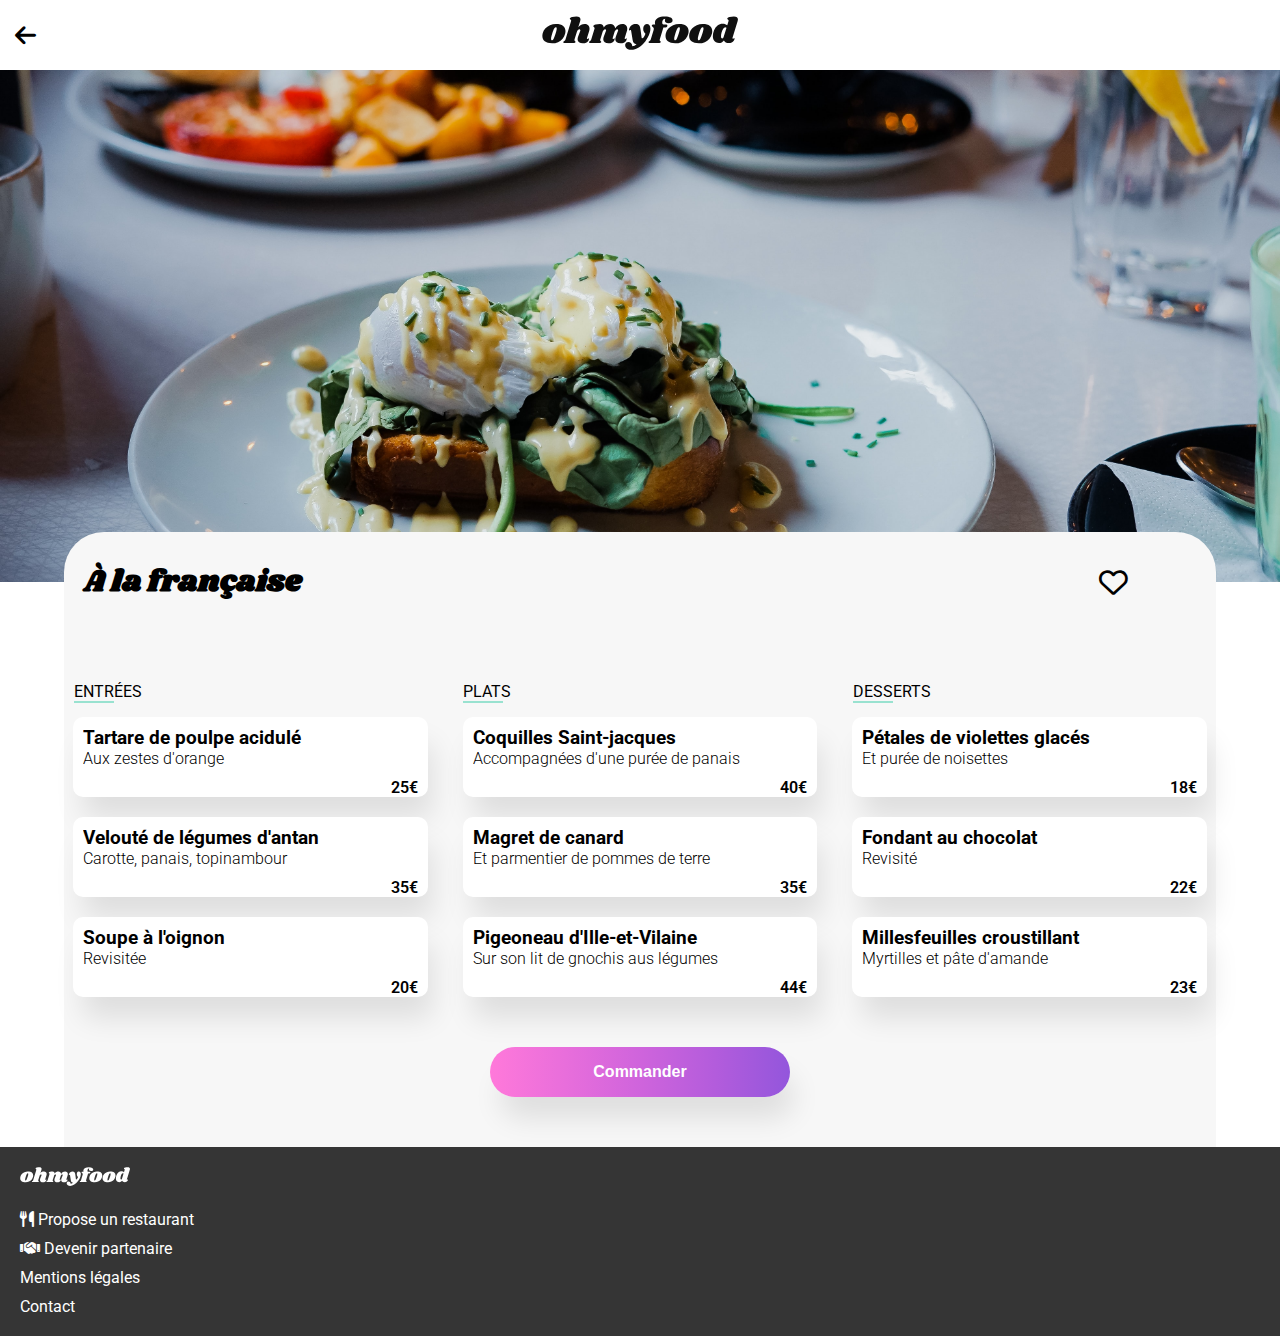
==== commit be141d40: "little bit of styl" ====
--- a/alafrancaise.html
+++ b/alafrancaise.html
@@ -22,7 +22,7 @@
     <link rel="stylesheet" href="css/style.css" />
   </head>
 
-  <body class="alafrancaise">
+  <body class="menu_a_la_carte">
     <div class="container-loader">
       <div class="loader">
         <i class="fa-solid fa-loader"></i>
--- a/css/style.css
+++ b/css/style.css
@@ -318,21 +318,21 @@
   display: none;
 }
 
-.alafrancaise {
+.menu_a_la_carte {
   overflow-x: hidden;
 }
-.alafrancaise * {
+.menu_a_la_carte * {
   margin: 0;
   padding: 0;
 }
-.alafrancaise header {
+.menu_a_la_carte header {
   width: 100vw;
   height: 70px;
   display: flex;
   justify-content: center;
   align-items: center;
 }
-.alafrancaise header .icon {
+.menu_a_la_carte header .icon {
   position: absolute;
   width: 50px;
   height: 50px;
@@ -341,14 +341,14 @@
   justify-content: center;
   align-items: center;
 }
-.alafrancaise main {
+.menu_a_la_carte main {
   display: flex;
   align-items: center;
   justify-content: center;
   flex-direction: column;
   height: auto;
 }
-.alafrancaise main .container-image-dish {
+.menu_a_la_carte main .container-image-dish {
   width: 100vw;
   display: flex;
   background: #f7f7f7;
@@ -356,24 +356,26 @@
   justify-content: center;
 }
 @media (min-width: 922px) {
-  .alafrancaise main .container-image-dish {
-    width: 50vw;
-  }
-}
-.alafrancaise main .container-image-dish img {
-  width: 100%;
-}
-.alafrancaise main .menu-container {
+  .menu_a_la_carte main .container-image-dish {
+    width: 100vw;
+  }
+}
+.menu_a_la_carte main .container-image-dish img {
+  width: 100%;
+  max-height: 32rem;
+  object-fit: cover;
+}
+.menu_a_la_carte main .menu-container {
   width: 100vw;
   background: #f7f7f7;
   height: auto;
 }
 @media (min-width: 922px) {
-  .alafrancaise main .menu-container {
+  .menu_a_la_carte main .menu-container {
     width: 90vw;
   }
 }
-.alafrancaise main .menu-container .menu-header {
+.menu_a_la_carte main .menu-container .menu-header {
   width: 100%;
   background: #f7f7f7;
   display: flex;
@@ -382,7 +384,7 @@
   transform: translateY(-50px);
   align-items: center;
 }
-.alafrancaise main .menu-container .menu-header .header-title {
+.menu_a_la_carte main .menu-container .menu-header .header-title {
   width: 90%;
   height: 100px;
   padding-left: 20px;
@@ -392,17 +394,17 @@
   justify-content: start;
   align-items: center;
 }
-.alafrancaise main .menu-container .menu-header .icon {
+.menu_a_la_carte main .menu-container .menu-header .icon {
   width: 20%;
   height: 100px;
   display: flex;
   justify-content: center;
   align-items: center;
 }
-.alafrancaise main .menu-container .menu-header .icon i {
+.menu_a_la_carte main .menu-container .menu-header .icon i {
   font-size: 1.8rem;
 }
-.alafrancaise main .menu-container .dish-list-container {
+.menu_a_la_carte main .menu-container .dish-list-container {
   width: 100%;
   display: flex;
   justify-content: center;
@@ -411,34 +413,34 @@
   gap: 3rem;
 }
 @media (min-width: 922px) {
-  .alafrancaise main .menu-container .dish-list-container {
+  .menu_a_la_carte main .menu-container .dish-list-container {
     flex-direction: row;
     gap: 1rem;
     width: auto;
   }
 }
-.alafrancaise main .menu-container .dish-list-container .dish {
-  width: 100%;
-  display: flex;
-  justify-content: center;
-  align-items: center;
-  flex-direction: column;
-}
-.alafrancaise main .menu-container .dish-list-container .dish .dish-type {
+.menu_a_la_carte main .menu-container .dish-list-container .dish {
+  width: 100%;
+  display: flex;
+  justify-content: center;
+  align-items: center;
+  flex-direction: column;
+}
+.menu_a_la_carte main .menu-container .dish-list-container .dish .dish-type {
   width: 100%;
   height: 25px;
   margin-left: 20px;
 }
-.alafrancaise main .menu-container .dish-list-container .dish .dish-type h4 {
+.menu_a_la_carte main .menu-container .dish-list-container .dish .dish-type h4 {
   font-weight: 400;
 }
-.alafrancaise main .menu-container .dish-list-container .dish .dish-type .bar {
+.menu_a_la_carte main .menu-container .dish-list-container .dish .dish-type .bar {
   display: block;
   width: 40px;
   height: 2px;
   background: #99e2d0;
 }
-.alafrancaise main .menu-container .dish-list-container .dish .dish-card-list {
+.menu_a_la_carte main .menu-container .dish-list-container .dish .dish-card-list {
   width: 95%;
   margin-top: 10px;
   display: flex;
@@ -447,7 +449,7 @@
   flex-direction: column;
   gap: 20px;
 }
-.alafrancaise main .menu-container .dish-list-container .dish .dish-card-list .dish-card {
+.menu_a_la_carte main .menu-container .dish-list-container .dish .dish-card-list .dish-card {
   cursor: pointer;
   width: 100%;
   height: 80px;
@@ -457,26 +459,26 @@
   box-shadow: 7px 24px 29px -3px rgba(0, 0, 0, 0.1);
   animation: card-animation;
 }
-.alafrancaise main .menu-container .dish-list-container .dish .dish-card-list .dish-card .content {
+.menu_a_la_carte main .menu-container .dish-list-container .dish .dish-card-list .dish-card .content {
   flex-direction: column;
   flex: 1;
   width: 100px;
   padding-top: 10px;
 }
-.alafrancaise main .menu-container .dish-list-container .dish .dish-card-list .dish-card .content h3 {
+.menu_a_la_carte main .menu-container .dish-list-container .dish .dish-card-list .dish-card .content h3 {
   overflow: hidden;
   white-space: nowrap;
   text-overflow: ellipsis;
   margin-left: 10px;
 }
-.alafrancaise main .menu-container .dish-list-container .dish .dish-card-list .dish-card .content p {
+.menu_a_la_carte main .menu-container .dish-list-container .dish .dish-card-list .dish-card .content p {
   margin-left: 10px;
   font-weight: 300;
   white-space: nowrap;
   text-overflow: ellipsis;
   overflow: hidden;
 }
-.alafrancaise main .menu-container .dish-list-container .dish .dish-card-list .dish-card .prise {
+.menu_a_la_carte main .menu-container .dish-list-container .dish .dish-card-list .dish-card .prise {
   height: 100%;
   display: flex;
   justify-content: end;
@@ -485,7 +487,7 @@
   padding-right: 10px;
   font-weight: 600;
 }
-.alafrancaise main .menu-container .dish-list-container .dish .dish-card-list .dish-card .checkbox {
+.menu_a_la_carte main .menu-container .dish-list-container .dish .dish-card-list .dish-card .checkbox {
   display: flex;
   justify-content: center;
   align-items: center;
@@ -497,15 +499,15 @@
   border-radius: 0 10px 10px 0;
   transition: opacity 500ms, width 500ms, margin-left 500ms;
 }
-.alafrancaise main .menu-container .dish-list-container .dish .dish-card-list .dish-card .checkbox .icon {
+.menu_a_la_carte main .menu-container .dish-list-container .dish .dish-card-list .dish-card .checkbox .icon {
   color: #fff;
   transform: rotate(90deg);
   transition: transform 500ms;
 }
-.alafrancaise main .menu-container .dish-list-container .dish .dish-card-list .dish-card:hover .prise {
+.menu_a_la_carte main .menu-container .dish-list-container .dish .dish-card-list .dish-card:hover .prise {
   margin-right: 10px;
 }
-.alafrancaise main .menu-container .dish-list-container .dish .dish-card-list .dish-card:hover .checkbox {
+.menu_a_la_carte main .menu-container .dish-list-container .dish .dish-card-list .dish-card:hover .checkbox {
   transition: opacity 500ms, width 500ms, transform 500ms;
   opacity: 1;
   width: 100px;
@@ -513,42 +515,42 @@
   background: #99e2d0;
   border-radius: 0 10px 10px 0;
 }
-.alafrancaise main .menu-container .dish-list-container .dish .dish-card-list .dish-card:hover .checkbox .icon {
+.menu_a_la_carte main .menu-container .dish-list-container .dish .dish-card-list .dish-card:hover .checkbox .icon {
   color: #fff;
   transform: rotate(360deg);
   transition: transform 500ms;
 }
-.alafrancaise main .menu-container .dish-list-container .dish .dish-card-list .dish-card:nth-child(1) {
+.menu_a_la_carte main .menu-container .dish-list-container .dish .dish-card-list .dish-card:nth-child(1) {
   animation-duration: 550ms;
 }
-.alafrancaise main .menu-container .dish-list-container .dish .dish-card-list .dish-card:nth-child(2) {
+.menu_a_la_carte main .menu-container .dish-list-container .dish .dish-card-list .dish-card:nth-child(2) {
   animation-duration: 600ms;
 }
-.alafrancaise main .menu-container .dish-list-container .dish .dish-card-list .dish-card:nth-child(3) {
+.menu_a_la_carte main .menu-container .dish-list-container .dish .dish-card-list .dish-card:nth-child(3) {
   animation-duration: 650ms;
 }
-.alafrancaise main .menu-container .dish-list-container .dish .dish-card-list .dish-card:nth-child(4) {
+.menu_a_la_carte main .menu-container .dish-list-container .dish .dish-card-list .dish-card:nth-child(4) {
   animation-duration: 700ms;
 }
-.alafrancaise main .menu-container .dish-list-container .dish .dish-card-list .dish-card:nth-child(5) {
+.menu_a_la_carte main .menu-container .dish-list-container .dish .dish-card-list .dish-card:nth-child(5) {
   animation-duration: 750ms;
 }
-.alafrancaise main .menu-container .dish-list-container .dish .dish-card-list .dish-card:nth-child(6) {
+.menu_a_la_carte main .menu-container .dish-list-container .dish .dish-card-list .dish-card:nth-child(6) {
   animation-duration: 800ms;
 }
-.alafrancaise main .menu-container .dish-list-container .dish .dish-card-list .dish-card:nth-child(7) {
+.menu_a_la_carte main .menu-container .dish-list-container .dish .dish-card-list .dish-card:nth-child(7) {
   animation-duration: 850ms;
 }
-.alafrancaise main .menu-container .dish-list-container .dish .dish-card-list .dish-card:nth-child(8) {
+.menu_a_la_carte main .menu-container .dish-list-container .dish .dish-card-list .dish-card:nth-child(8) {
   animation-duration: 900ms;
 }
-.alafrancaise main .menu-container .dish-list-container .dish .dish-card-list .dish-card:nth-child(9) {
+.menu_a_la_carte main .menu-container .dish-list-container .dish .dish-card-list .dish-card:nth-child(9) {
   animation-duration: 950ms;
 }
-.alafrancaise main .menu-container .dish-list-container .dish .dish-card-list .dish-card:nth-child(10) {
+.menu_a_la_carte main .menu-container .dish-list-container .dish .dish-card-list .dish-card:nth-child(10) {
   animation-duration: 1000ms;
 }
-.alafrancaise main .order-container {
+.menu_a_la_carte main .order-container {
   width: 100%;
   height: auto;
   display: flex;
@@ -557,7 +559,7 @@
   align-items: center;
   justify-content: center;
 }
-.alafrancaise main .order-container button {
+.menu_a_la_carte main .order-container button {
   background: linear-gradient(to left, #9356dc, #b35cdc, #cf64dc, #e86edb, #ff79da);
   box-shadow: 7px 24px 29px -3px rgba(0, 0, 0, 0.1);
   width: 300px;
@@ -570,20 +572,20 @@
   color: #fff;
   cursor: pointer;
 }
-.alafrancaise footer {
+.menu_a_la_carte footer {
   width: 100vw;
   height: auto;
   background: #353535;
   display: block;
 }
-.alafrancaise footer .logo {
+.menu_a_la_carte footer .logo {
   width: 100vw;
   padding: 20px;
 }
-.alafrancaise footer .logo img {
+.menu_a_la_carte footer .logo img {
   width: 110px;
 }
-.alafrancaise footer .fooder-list {
+.menu_a_la_carte footer .fooder-list {
   width: 100%;
   padding-left: 20px;
   padding-right: 20px;
@@ -594,7 +596,7 @@
   flex-direction: column;
   color: #fff;
 }
-.alafrancaise footer .fooder-list a {
+.menu_a_la_carte footer .fooder-list a {
   color: #fff;
 }
 
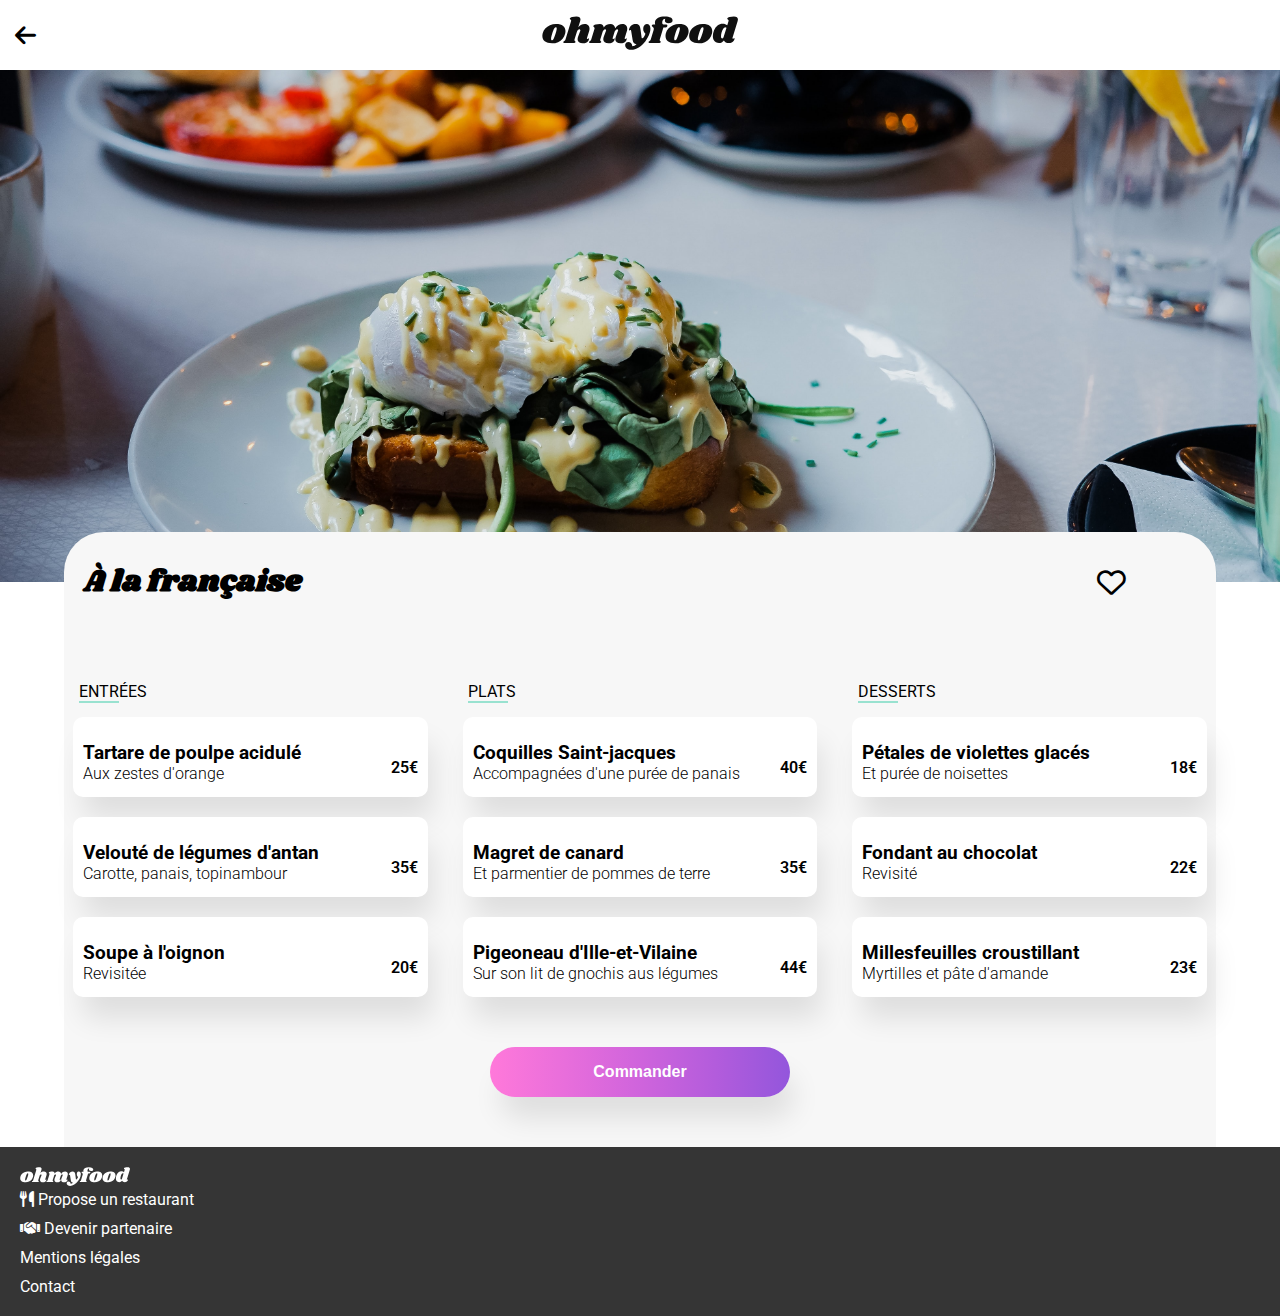
==== commit aa564103: "added some major corrections" ====
--- a/alafrancaise.html
+++ b/alafrancaise.html
@@ -1,56 +1,40 @@
 <!DOCTYPE html>
 <html lang="fr">
   <head>
-    <meta charset="UTF-8" />
-    <meta http-equiv="X-UA-Compatible" content="IE=edge" />
-    <meta name="viewport" content="width=device-width, initial-scale=1.0" />
+    <meta charset="UTF-8">
+    <meta http-equiv="X-UA-Compatible" content="IE=edge">
+    <meta name="viewport" content="width=device-width, initial-scale=1.0">
     <title>ohmyfood</title>
-    <link
-      rel="stylesheet"
-      href="https://cdnjs.cloudflare.com/ajax/libs/font-awesome/6.3.0/css/all.min.css"
-      crossorigin="anonymous"
-      referrerpolicy="no-referrer"
-    />
-    <link
-      href="https://fonts.googleapis.com/css2?family=Roboto:ital,wght@0,100;0,300;0,400;0,500;0,700;0,900;1,100;1,300;1,400;1,500;1,700;1,900&display=swap"
-      rel="stylesheet"
-    />
-    <link
-      href="https://fonts.googleapis.com/css2?family=Shrikhand&display=swap"
-      rel="stylesheet"
-    />
-    <link rel="stylesheet" href="css/style.css" />
+    <link rel="stylesheet" href="https://cdnjs.cloudflare.com/ajax/libs/font-awesome/6.3.0/css/all.min.css" crossorigin="anonymous" referrerpolicy="no-referrer">
+    <link href="https://fonts.googleapis.com/css2?family=Roboto:ital,wght@0,100;0,300;0,400;0,500;0,700;0,900;1,100;1,300;1,400;1,500;1,700;1,900&display=swap" rel="stylesheet">
+    <link href="https://fonts.googleapis.com/css2?family=Shrikhand&display=swap" rel="stylesheet">
+    <link rel="stylesheet" href="css/style.css">
   </head>
 
   <body class="menu_a_la_carte">
-    <div class="container-loader">
-      <div class="loader">
-        <i class="fa-solid fa-loader"></i>
-      </div>
-    </div>
     <header>
       <div class="icon">
         <i class="fa-solid fa-arrow-left fa-xl"></i>
       </div>
       <div class="logo">
-        <img src="./img/logo/ohmyfood@2x.svg" alt="" />
+        <img src="./img/logo/ohmyfood@2x.svg" alt="logo oh my food">
       </div>
     </header>
     <main>
       <div class="container-image-dish">
-        <img src="./img/toa-heftiba-DQKerTsQwi0-unsplash.jpg" alt="" />
+        <img src="./img/toa-heftiba-DQKerTsQwi0-unsplash.jpg" alt="Le délice des sens">
       </div>
       <div class="menu-container">
         <div class="menu-header">
-          <h3 class="header-title">À la française</h3>
+          <h1 class="header-title">À la française</h1>
           <div class="icon">
-            <i class="fa-regular fa-heart fa-sm"></i>
+            <i class="fill far fa-heart fa-2x"></i>
           </div>
         </div>
         <div class="dish-list-container">
           <div class="dish">
             <div class="dish-type">
-              <h4>ENTRÉES</h4>
+              <h2>ENTRÉES</h2>
               <span class="bar"></span>
             </div>
 
@@ -58,7 +42,7 @@
               <div class="dish-card">
                 <div class="content">
                   <h3>Tartare de poulpe acidulé</h3>
-                  <p>Aux zestes d'orange</p>
+                  <h4>Aux zestes d'orange</h4>
                 </div>
                 <div class="prise">25€</div>
                 <div class="checkbox">
@@ -70,7 +54,7 @@
               <div class="dish-card">
                 <div class="content">
                   <h3>Velouté de légumes d'antan</h3>
-                  <p>Carotte, panais, topinambour</p>
+                  <h4>Carotte, panais, topinambour</h4>
                 </div>
                 <div class="prise">35€</div>
                 <div class="checkbox">
@@ -82,7 +66,7 @@
               <div class="dish-card">
                 <div class="content">
                   <h3>Soupe à l'oignon</h3>
-                  <p>Revisitée</p>
+                  <h4>Revisitée</h4>
                 </div>
                 <div class="prise">20€</div>
                 <div class="checkbox">
@@ -95,7 +79,7 @@
           </div>
           <div class="dish">
             <div class="dish-type">
-              <h4>PLATS</h4>
+              <h2>PLATS</h2>
               <span class="bar"></span>
             </div>
 
@@ -103,7 +87,7 @@
               <div class="dish-card">
                 <div class="content">
                   <h3>Coquilles Saint-jacques</h3>
-                  <p>Accompagnées d'une purée de panais</p>
+                  <h4>Accompagnées d'une purée de panais</h4>
                 </div>
                 <div class="prise">40€</div>
                 <div class="checkbox">
@@ -115,7 +99,7 @@
               <div class="dish-card">
                 <div class="content">
                   <h3>Magret de canard</h3>
-                  <p>Et parmentier de pommes de terre</p>
+                  <h4>Et parmentier de pommes de terre</h4>
                 </div>
                 <div class="prise">35€</div>
                 <div class="checkbox">
@@ -127,7 +111,7 @@
               <div class="dish-card">
                 <div class="content">
                   <h3>Pigeoneau d'Ille-et-Vilaine</h3>
-                  <p>Sur son lit de gnochis aus légumes</p>
+                  <h4>Sur son lit de gnochis aus légumes</h4>
                 </div>
                 <div class="prise">44€</div>
                 <div class="checkbox">
@@ -140,7 +124,7 @@
           </div>
           <div class="dish">
             <div class="dish-type">
-              <h4>DESSERTS</h4>
+              <h2>DESSERTS</h2>
               <span class="bar"></span>
             </div>
 
@@ -148,7 +132,7 @@
               <div class="dish-card">
                 <div class="content">
                   <h3>Pétales de violettes glacés</h3>
-                  <p>Et purée de noisettes</p>
+                  <h4>Et purée de noisettes</h4>
                 </div>
                 <div class="prise">18€</div>
                 <div class="checkbox">
@@ -160,7 +144,7 @@
               <div class="dish-card">
                 <div class="content">
                   <h3>Fondant au chocolat</h3>
-                  <p>Revisité</p>
+                  <h4>Revisité</h4>
                 </div>
                 <div class="prise">22€</div>
                 <div class="checkbox">
@@ -172,7 +156,7 @@
               <div class="dish-card">
                 <div class="content">
                   <h3>Millesfeuilles croustillant</h3>
-                  <p>Myrtilles et pâte d'amande</p>
+                  <h4>Myrtilles et pâte d'amande</h4>
                 </div>
                 <div class="prise">23€</div>
                 <div class="checkbox">
@@ -192,7 +176,7 @@
     </main>
     <footer>
       <div class="logo">
-        <img src="./img/logo/ohmyfood-white@2x.svg" alt="" />
+        <img src="./img/logo/ohmyfood-white@2x.svg" alt="logo oh my food">
       </div>
       <div class="fooder-list">
         <div>
--- a/css/style.css
+++ b/css/style.css
@@ -1,6 +1,7 @@
 body {
   margin: 0;
   padding: 0;
+  overflow-x: hidden;
 }
 
 a {
@@ -15,6 +16,19 @@
   font-family: "Roboto", sans-serif;
 }
 
+@keyframes card-animation {
+  0% {
+    transform: translateY(20%);
+    opacity: 0;
+  }
+  50% {
+    opacity: 0.5;
+  }
+  100% {
+    transform: translateY(0%);
+    opacity: 1;
+  }
+}
 .header {
   display: flex;
   align-items: center;
@@ -22,6 +36,59 @@
   max-height: 50px;
   margin-top: 10px;
   padding: 0.5rem 0.5rem;
+}
+
+.menu_a_la_carte header {
+  width: 100vw;
+  height: 70px;
+  display: flex;
+  justify-content: center;
+  align-items: center;
+}
+.menu_a_la_carte header .icon {
+  position: absolute;
+  width: 50px;
+  height: 50px;
+  left: 0;
+  display: flex;
+  justify-content: center;
+  align-items: center;
+}
+.menu_a_la_carte main .menu-header {
+  width: 100%;
+  background: #f7f7f7;
+  display: flex;
+  justify-content: center;
+  border-radius: 40px 40px 0 0;
+  transform: translateY(-50px);
+  align-items: center;
+}
+.menu_a_la_carte main .menu-header .header-title {
+  width: 90%;
+  height: 100px;
+  padding-left: 20px;
+  font-size: 1.9rem;
+  font-family: Shrikhand, Roboto, sans-serif;
+  display: flex;
+  justify-content: start;
+  align-items: center;
+}
+.menu_a_la_carte main .menu-header .icon {
+  width: 20%;
+  height: 100px;
+  display: flex;
+  justify-content: center;
+  align-items: center;
+}
+.menu_a_la_carte main .menu-header .icon i {
+  font-size: 1.8rem;
+}
+.menu_a_la_carte main .menu-header .icon i:hover {
+  background: linear-gradient(to left, #9356dc, #b35cdc, #cf64dc, #e86edb, #ff79da);
+  background-clip: border-box;
+  -webkit-background-clip: text;
+  -webkit-text-fill-color: transparent;
+  font-weight: bold;
 }
 
 .footer {
@@ -67,6 +134,36 @@
   padding: 5px;
 }
 
+.menu_a_la_carte footer {
+  width: 100%;
+  height: auto;
+  background: #353535;
+  display: block;
+}
+.menu_a_la_carte footer .logo {
+  width: 100%;
+}
+.menu_a_la_carte footer .logo img {
+  margin-left: 20px;
+  margin-top: 20px;
+  width: 110px;
+}
+.menu_a_la_carte footer .fooder-list {
+  width: 100%;
+  padding-bottom: 20px;
+  display: flex;
+  align-items: start;
+  gap: 10px;
+  flex-direction: column;
+  color: #fff;
+}
+.menu_a_la_carte footer .fooder-list div {
+  margin-left: 20px;
+}
+.menu_a_la_carte footer .fooder-list div a {
+  color: #fff;
+}
+
 .ville {
   display: flex;
   align-items: center;
@@ -101,6 +198,172 @@
   margin: 0;
 }
 
+.menu_a_la_carte main .dish-list-container {
+  width: 100%;
+  display: flex;
+  justify-content: center;
+  align-items: flex-start;
+  flex-direction: column;
+  gap: 3rem;
+}
+@media (min-width: 922px) {
+  .menu_a_la_carte main .dish-list-container {
+    flex-direction: row;
+    gap: 1rem;
+    width: auto;
+  }
+}
+.menu_a_la_carte main .dish-list-container .dish {
+  width: 100%;
+  display: flex;
+  justify-content: center;
+  align-items: center;
+  flex-direction: column;
+}
+.menu_a_la_carte main .dish-list-container .dish .dish-type {
+  width: 100%;
+  height: 25px;
+  padding-left: 15px;
+}
+.menu_a_la_carte main .dish-list-container .dish .dish-type h2 {
+  font-size: 1em;
+  font-weight: 400;
+  width: 50%;
+}
+.menu_a_la_carte main .dish-list-container .dish .dish-type .bar {
+  display: block;
+  width: 40px;
+  height: 2px;
+  background: #99e2d0;
+}
+.menu_a_la_carte main .dish-list-container .dish .dish-card-list {
+  width: 95%;
+  margin-top: 10px;
+  display: flex;
+  justify-content: center;
+  align-items: center;
+  flex-direction: column;
+  gap: 20px;
+}
+.menu_a_la_carte main .dish-list-container .dish .dish-card-list .dish-card {
+  cursor: pointer;
+  width: 100%;
+  height: 80px;
+  display: flex;
+  border-radius: 10px;
+  background: white;
+  box-shadow: 7px 24px 29px -3px rgba(0, 0, 0, 0.1);
+  animation: card-animation;
+}
+.menu_a_la_carte main .dish-list-container .dish .dish-card-list .dish-card .content {
+  display: flex;
+  justify-content: center;
+  flex-direction: column;
+  flex: 1;
+  width: 100px;
+  padding-top: 10px;
+}
+.menu_a_la_carte main .dish-list-container .dish .dish-card-list .dish-card .content h3 {
+  overflow: hidden;
+  white-space: nowrap;
+  text-overflow: ellipsis;
+  margin-left: 10px;
+}
+.menu_a_la_carte main .dish-list-container .dish .dish-card-list .dish-card .content h4 {
+  margin-left: 10px;
+  font-weight: 300;
+  white-space: nowrap;
+  text-overflow: ellipsis;
+  overflow: hidden;
+}
+.menu_a_la_carte main .dish-list-container .dish .dish-card-list .dish-card .prise {
+  height: 100%;
+  display: flex;
+  justify-content: end;
+  align-items: end;
+  padding-bottom: 20px;
+  padding-right: 10px;
+  font-weight: 600;
+}
+.menu_a_la_carte main .dish-list-container .dish .dish-card-list .dish-card .checkbox {
+  display: flex;
+  justify-content: center;
+  align-items: center;
+  overflow: hidden;
+  opacity: 0;
+  width: 0;
+  height: 100%;
+  background: #99e2d0;
+  border-radius: 0 10px 10px 0;
+  transition: opacity 500ms, width 500ms, margin-left 500ms;
+}
+.menu_a_la_carte main .dish-list-container .dish .dish-card-list .dish-card .checkbox .icon {
+  color: #fff;
+  transform: rotate(90deg);
+  transition: transform 500ms;
+}
+.menu_a_la_carte main .dish-list-container .dish .dish-card-list .dish-card:hover .prise {
+  margin-right: 10px;
+}
+.menu_a_la_carte main .dish-list-container .dish .dish-card-list .dish-card:hover .checkbox {
+  transition: opacity 500ms, width 500ms, transform 500ms;
+  opacity: 1;
+  width: 100px;
+  height: 100%;
+  background: #99e2d0;
+  border-radius: 0 10px 10px 0;
+}
+.menu_a_la_carte main .dish-list-container .dish .dish-card-list .dish-card:hover .checkbox .icon {
+  color: #fff;
+  transform: rotate(360deg);
+  transition: transform 500ms;
+}
+.menu_a_la_carte main .dish-list-container .dish .dish-card-list .dish-card:nth-child(1) {
+  animation-duration: 550ms;
+}
+.menu_a_la_carte main .dish-list-container .dish .dish-card-list .dish-card:nth-child(2) {
+  animation-duration: 600ms;
+}
+.menu_a_la_carte main .dish-list-container .dish .dish-card-list .dish-card:nth-child(3) {
+  animation-duration: 650ms;
+}
+.menu_a_la_carte main .dish-list-container .dish .dish-card-list .dish-card:nth-child(4) {
+  animation-duration: 700ms;
+}
+.menu_a_la_carte main .dish-list-container .dish .dish-card-list .dish-card:nth-child(5) {
+  animation-duration: 750ms;
+}
+.menu_a_la_carte main .dish-list-container .dish .dish-card-list .dish-card:nth-child(6) {
+  animation-duration: 800ms;
+}
+.menu_a_la_carte main .dish-list-container .dish .dish-card-list .dish-card:nth-child(7) {
+  animation-duration: 850ms;
+}
+.menu_a_la_carte main .dish-list-container .dish .dish-card-list .dish-card:nth-child(8) {
+  animation-duration: 900ms;
+}
+.menu_a_la_carte main .dish-list-container .dish .dish-card-list .dish-card:nth-child(9) {
+  animation-duration: 950ms;
+}
+.menu_a_la_carte main .dish-list-container .dish .dish-card-list .dish-card:nth-child(10) {
+  animation-duration: 1000ms;
+}
+.menu_a_la_carte main .dish-list-container .dish .dish-card-list .dish-card:nth-child(11) {
+  animation-duration: 1050ms;
+}
+.menu_a_la_carte main .dish-list-container .dish .dish-card-list .dish-card:nth-child(12) {
+  animation-duration: 1100ms;
+}
+.menu_a_la_carte main .dish-list-container .dish .dish-card-list .dish-card:nth-child(13) {
+  animation-duration: 1150ms;
+}
+.menu_a_la_carte main .dish-list-container .dish .dish-card-list .dish-card:nth-child(14) {
+  animation-duration: 1200ms;
+}
+.menu_a_la_carte main .dish-list-container .dish .dish-card-list .dish-card:nth-child(15) {
+  animation-duration: 1250ms;
+}
+
 .fonctionnement {
   display: flex;
   align-items: center;
@@ -108,6 +371,16 @@
 }
 .fonctionnement .container {
   width: 100%;
+  display: flex;
+  align-items: center;
+  flex-direction: column;
+}
+
+.container_fonctionnement_etape {
+  width: 100%;
+  display: flex;
+  justify-content: center;
+  align-items: center;
 }
 
 ol.fonctionnement_etape {
@@ -116,28 +389,32 @@
   justify-content: center;
   flex-direction: column;
   padding: 0;
+  width: 100%;
 }
 @media (min-width: 922px) {
   ol.fonctionnement_etape {
     padding: 10px;
     flex-direction: row;
+    width: 1200px;
   }
 }
 @media (min-width: 768px) {
   ol.fonctionnement_etape {
     padding: 10px;
     flex-direction: row;
+    width: 1200px;
   }
 }
 
 li.fonctionnement_etape {
   display: flex;
   align-items: center;
-  justify-content: space-evenly;
+  justify-content: center;
+  gap: 10px;
   list-style: none;
   box-shadow: 0.25rem 0.25rem 0.5rem rgba(0, 0, 0, 0.13);
   background-color: #f6f6f6;
-  border-radius: 10px;
+  border-radius: 20px;
   padding: 20px;
   margin: 10px;
   width: 80%;
@@ -174,9 +451,10 @@
 }
 
 .titre_fonctionnement {
-  margin: 2% 0px 0px 5%;
-}
-
+  width: 1200px;
+  max-width: 100%;
+  padding-left: 10px;
+}
 i.fonctionnement_icone {
   font-size: 20px;
 }
@@ -220,7 +498,7 @@
     flex-wrap: wrap;
     align-items: center;
     justify-content: center;
-    gap: 50px;
+    gap: 28px;
     margin-bottom: 50px;
   }
 }
@@ -230,7 +508,7 @@
     flex-wrap: wrap;
     align-items: center;
     justify-content: center;
-    gap: 50px;
+    gap: 28px;
     margin-bottom: 50px;
   }
 }
@@ -311,7 +589,8 @@
   top: 15px;
   background-color: #99e2d0;
   padding: 5px;
-  border-radius: 5px;
+  border-radius: 2px;
+  color: #1b6150;
 }
 
 .new[data-active=false] {
@@ -320,26 +599,13 @@
 
 .menu_a_la_carte {
   overflow-x: hidden;
+  width: 100vw;
+  height: 100vh;
 }
 .menu_a_la_carte * {
   margin: 0;
   padding: 0;
-}
-.menu_a_la_carte header {
-  width: 100vw;
-  height: 70px;
-  display: flex;
-  justify-content: center;
-  align-items: center;
-}
-.menu_a_la_carte header .icon {
-  position: absolute;
-  width: 50px;
-  height: 50px;
-  left: 0;
-  display: flex;
-  justify-content: center;
-  align-items: center;
+  box-sizing: border-box;
 }
 .menu_a_la_carte main {
   display: flex;
@@ -374,181 +640,6 @@
   .menu_a_la_carte main .menu-container {
     width: 90vw;
   }
-}
-.menu_a_la_carte main .menu-container .menu-header {
-  width: 100%;
-  background: #f7f7f7;
-  display: flex;
-  justify-content: center;
-  border-radius: 40px 40px 0 0;
-  transform: translateY(-50px);
-  align-items: center;
-}
-.menu_a_la_carte main .menu-container .menu-header .header-title {
-  width: 90%;
-  height: 100px;
-  padding-left: 20px;
-  font-size: 1.9rem;
-  font-family: Shrikhand, Roboto, sans-serif;
-  display: flex;
-  justify-content: start;
-  align-items: center;
-}
-.menu_a_la_carte main .menu-container .menu-header .icon {
-  width: 20%;
-  height: 100px;
-  display: flex;
-  justify-content: center;
-  align-items: center;
-}
-.menu_a_la_carte main .menu-container .menu-header .icon i {
-  font-size: 1.8rem;
-}
-.menu_a_la_carte main .menu-container .dish-list-container {
-  width: 100%;
-  display: flex;
-  justify-content: center;
-  align-content: center;
-  flex-direction: column;
-  gap: 3rem;
-}
-@media (min-width: 922px) {
-  .menu_a_la_carte main .menu-container .dish-list-container {
-    flex-direction: row;
-    gap: 1rem;
-    width: auto;
-  }
-}
-.menu_a_la_carte main .menu-container .dish-list-container .dish {
-  width: 100%;
-  display: flex;
-  justify-content: center;
-  align-items: center;
-  flex-direction: column;
-}
-.menu_a_la_carte main .menu-container .dish-list-container .dish .dish-type {
-  width: 100%;
-  height: 25px;
-  margin-left: 20px;
-}
-.menu_a_la_carte main .menu-container .dish-list-container .dish .dish-type h4 {
-  font-weight: 400;
-}
-.menu_a_la_carte main .menu-container .dish-list-container .dish .dish-type .bar {
-  display: block;
-  width: 40px;
-  height: 2px;
-  background: #99e2d0;
-}
-.menu_a_la_carte main .menu-container .dish-list-container .dish .dish-card-list {
-  width: 95%;
-  margin-top: 10px;
-  display: flex;
-  justify-content: center;
-  align-items: center;
-  flex-direction: column;
-  gap: 20px;
-}
-.menu_a_la_carte main .menu-container .dish-list-container .dish .dish-card-list .dish-card {
-  cursor: pointer;
-  width: 100%;
-  height: 80px;
-  display: flex;
-  border-radius: 10px;
-  background: white;
-  box-shadow: 7px 24px 29px -3px rgba(0, 0, 0, 0.1);
-  animation: card-animation;
-}
-.menu_a_la_carte main .menu-container .dish-list-container .dish .dish-card-list .dish-card .content {
-  flex-direction: column;
-  flex: 1;
-  width: 100px;
-  padding-top: 10px;
-}
-.menu_a_la_carte main .menu-container .dish-list-container .dish .dish-card-list .dish-card .content h3 {
-  overflow: hidden;
-  white-space: nowrap;
-  text-overflow: ellipsis;
-  margin-left: 10px;
-}
-.menu_a_la_carte main .menu-container .dish-list-container .dish .dish-card-list .dish-card .content p {
-  margin-left: 10px;
-  font-weight: 300;
-  white-space: nowrap;
-  text-overflow: ellipsis;
-  overflow: hidden;
-}
-.menu_a_la_carte main .menu-container .dish-list-container .dish .dish-card-list .dish-card .prise {
-  height: 100%;
-  display: flex;
-  justify-content: end;
-  align-items: end;
-  padding-bottom: 20px;
-  padding-right: 10px;
-  font-weight: 600;
-}
-.menu_a_la_carte main .menu-container .dish-list-container .dish .dish-card-list .dish-card .checkbox {
-  display: flex;
-  justify-content: center;
-  align-items: center;
-  overflow: hidden;
-  opacity: 0;
-  width: 0;
-  height: 100%;
-  background: #99e2d0;
-  border-radius: 0 10px 10px 0;
-  transition: opacity 500ms, width 500ms, margin-left 500ms;
-}
-.menu_a_la_carte main .menu-container .dish-list-container .dish .dish-card-list .dish-card .checkbox .icon {
-  color: #fff;
-  transform: rotate(90deg);
-  transition: transform 500ms;
-}
-.menu_a_la_carte main .menu-container .dish-list-container .dish .dish-card-list .dish-card:hover .prise {
-  margin-right: 10px;
-}
-.menu_a_la_carte main .menu-container .dish-list-container .dish .dish-card-list .dish-card:hover .checkbox {
-  transition: opacity 500ms, width 500ms, transform 500ms;
-  opacity: 1;
-  width: 100px;
-  height: 100%;
-  background: #99e2d0;
-  border-radius: 0 10px 10px 0;
-}
-.menu_a_la_carte main .menu-container .dish-list-container .dish .dish-card-list .dish-card:hover .checkbox .icon {
-  color: #fff;
-  transform: rotate(360deg);
-  transition: transform 500ms;
-}
-.menu_a_la_carte main .menu-container .dish-list-container .dish .dish-card-list .dish-card:nth-child(1) {
-  animation-duration: 550ms;
-}
-.menu_a_la_carte main .menu-container .dish-list-container .dish .dish-card-list .dish-card:nth-child(2) {
-  animation-duration: 600ms;
-}
-.menu_a_la_carte main .menu-container .dish-list-container .dish .dish-card-list .dish-card:nth-child(3) {
-  animation-duration: 650ms;
-}
-.menu_a_la_carte main .menu-container .dish-list-container .dish .dish-card-list .dish-card:nth-child(4) {
-  animation-duration: 700ms;
-}
-.menu_a_la_carte main .menu-container .dish-list-container .dish .dish-card-list .dish-card:nth-child(5) {
-  animation-duration: 750ms;
-}
-.menu_a_la_carte main .menu-container .dish-list-container .dish .dish-card-list .dish-card:nth-child(6) {
-  animation-duration: 800ms;
-}
-.menu_a_la_carte main .menu-container .dish-list-container .dish .dish-card-list .dish-card:nth-child(7) {
-  animation-duration: 850ms;
-}
-.menu_a_la_carte main .menu-container .dish-list-container .dish .dish-card-list .dish-card:nth-child(8) {
-  animation-duration: 900ms;
-}
-.menu_a_la_carte main .menu-container .dish-list-container .dish .dish-card-list .dish-card:nth-child(9) {
-  animation-duration: 950ms;
-}
-.menu_a_la_carte main .menu-container .dish-list-container .dish .dish-card-list .dish-card:nth-child(10) {
-  animation-duration: 1000ms;
 }
 .menu_a_la_carte main .order-container {
   width: 100%;
@@ -572,47 +663,7 @@
   color: #fff;
   cursor: pointer;
 }
-.menu_a_la_carte footer {
-  width: 100vw;
-  height: auto;
-  background: #353535;
-  display: block;
-}
-.menu_a_la_carte footer .logo {
-  width: 100vw;
-  padding: 20px;
-}
-.menu_a_la_carte footer .logo img {
-  width: 110px;
-}
-.menu_a_la_carte footer .fooder-list {
-  width: 100%;
-  padding-left: 20px;
-  padding-right: 20px;
-  padding-bottom: 20px;
-  display: flex;
-  align-items: start;
-  gap: 10px;
-  flex-direction: column;
-  color: #fff;
-}
-.menu_a_la_carte footer .fooder-list a {
-  color: #fff;
-}
-
-@keyframes card-animation {
-  0% {
-    transform: translateY(20%);
-    opacity: 0;
-  }
-  50% {
-    opacity: 0.5;
-  }
-  100% {
-    transform: translateY(0%);
-    opacity: 1;
-  }
-}
+
 .container-loader {
   position: absolute;
   left: 0;
@@ -627,17 +678,18 @@
   background: #fff;
   animation: loading;
   animation-duration: 2s;
+  pointer-events: none;
   opacity: 0;
 }
 .container-loader .loader {
   width: 60px;
   height: 60px;
-  border: 5px solid #000;
+  border: 5px solid #99e2d0;
   border-bottom-color: transparent;
   border-radius: 50%;
   display: inline-block;
   box-sizing: border-box;
-  animation: rotation 1s linear infinite;
+  animation: rotation 500ms infinite;
 }
 
 @keyframes rotation {
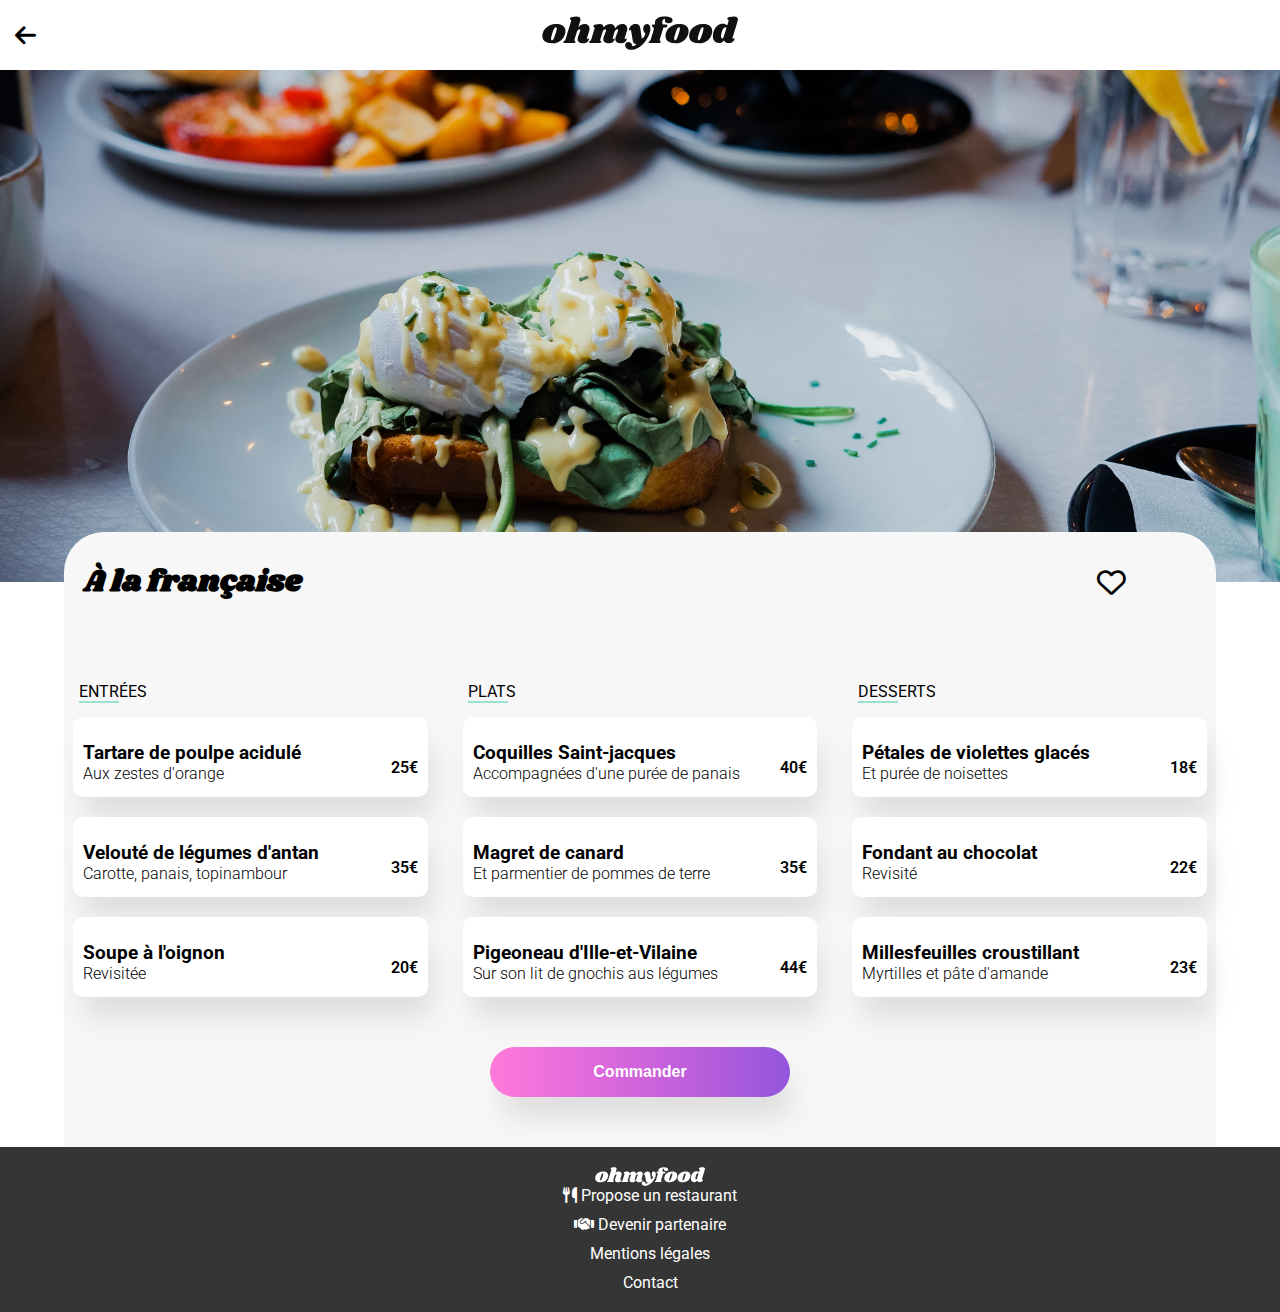
==== commit f4e4c14f: "added header logo link correction" ====
--- a/alafrancaise.html
+++ b/alafrancaise.html
@@ -17,7 +17,7 @@
         <i class="fa-solid fa-arrow-left fa-xl"></i>
       </div>
       <div class="logo">
-        <img src="./img/logo/ohmyfood@2x.svg" alt="logo oh my food">
+        <a href="index.html"><img src="./img/logo/ohmyfood@2x.svg" alt="logo oh my food"></a>
       </div>
     </header>
     <main>
--- a/css/style.css
+++ b/css/style.css
@@ -148,6 +148,20 @@
   margin-top: 20px;
   width: 110px;
 }
+@media (min-width: 922px) {
+  .menu_a_la_carte footer .logo {
+    display: flex;
+    flex-direction: column;
+    align-items: center;
+  }
+}
+@media (min-width: 768px) {
+  .menu_a_la_carte footer .logo {
+    display: flex;
+    flex-direction: column;
+    align-items: center;
+  }
+}
 .menu_a_la_carte footer .fooder-list {
   width: 100%;
   padding-bottom: 20px;
@@ -156,6 +170,16 @@
   gap: 10px;
   flex-direction: column;
   color: #fff;
+}
+@media (min-width: 922px) {
+  .menu_a_la_carte footer .fooder-list {
+    align-items: center;
+  }
+}
+@media (min-width: 768px) {
+  .menu_a_la_carte footer .fooder-list {
+    align-items: center;
+  }
 }
 .menu_a_la_carte footer .fooder-list div {
   margin-left: 20px;
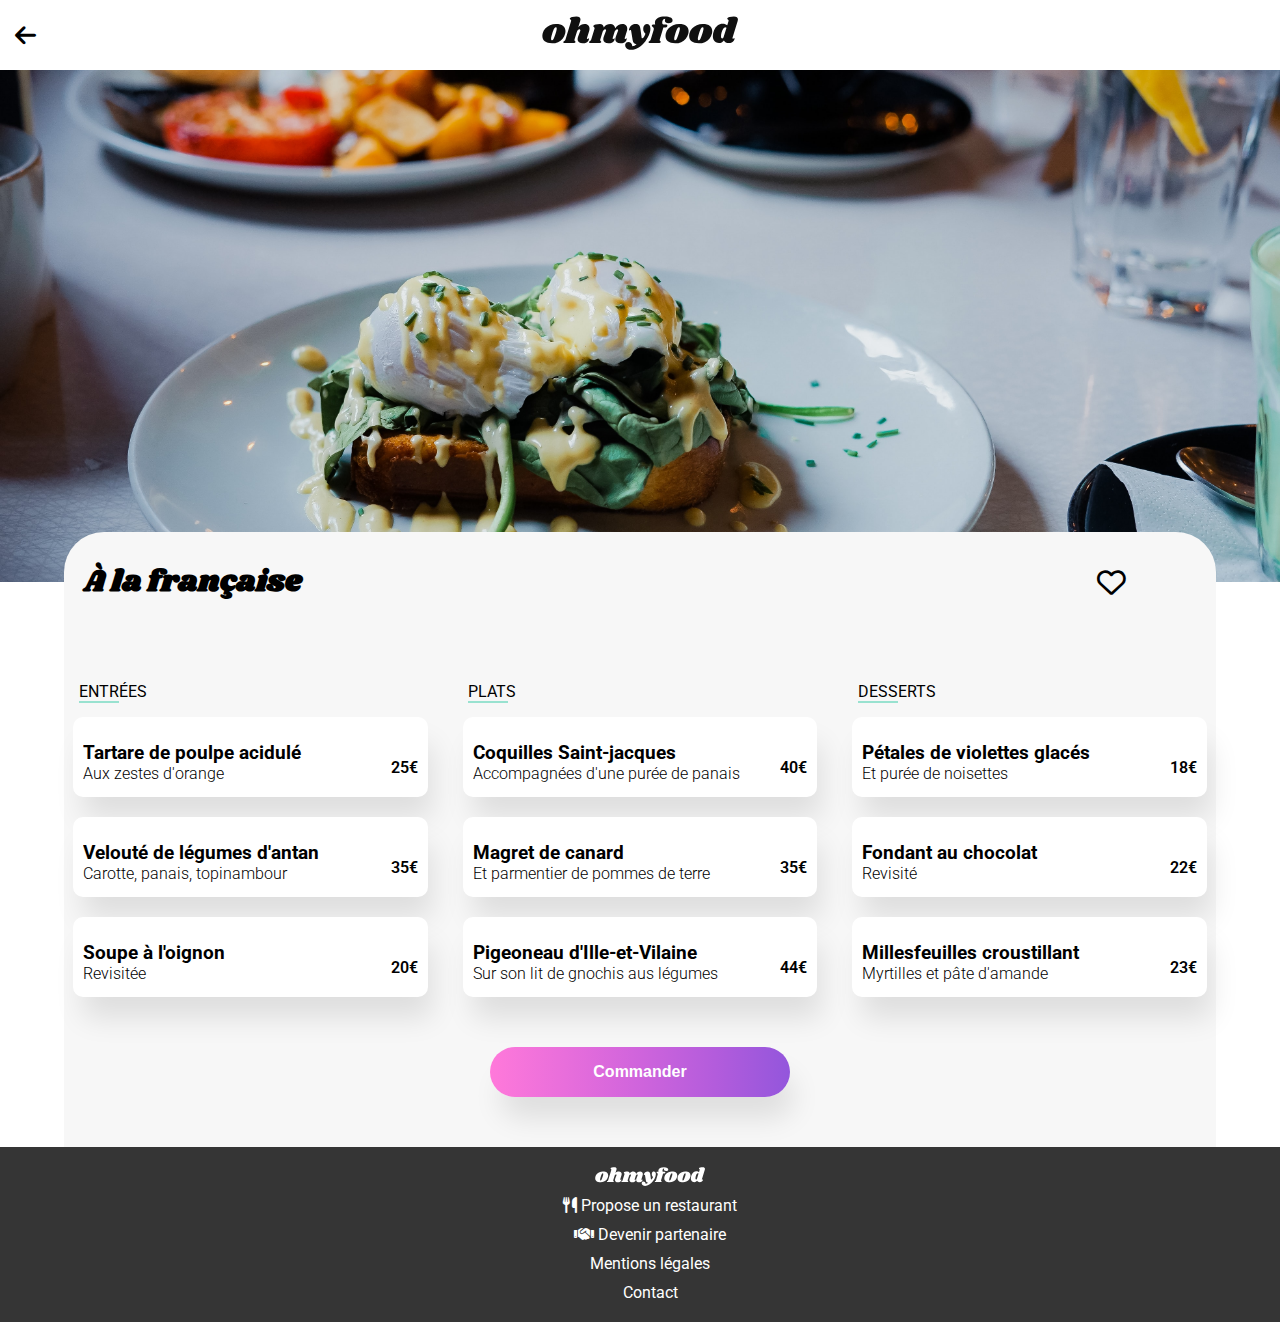
==== commit fec1ddf2: "added hover correction and return button correction" ====
--- a/alafrancaise.html
+++ b/alafrancaise.html
@@ -14,7 +14,7 @@
   <body class="menu_a_la_carte">
     <header>
       <div class="icon">
-        <i class="fa-solid fa-arrow-left fa-xl"></i>
+        <a href="/"><i class="fa-solid fa-arrow-left fa-xl"></i></a>
       </div>
       <div class="logo">
         <a href="index.html"><img src="./img/logo/ohmyfood@2x.svg" alt="logo oh my food"></a>
--- a/css/style.css
+++ b/css/style.css
@@ -122,6 +122,11 @@
   flex-direction: column;
   align-items: start;
 }
+@media (min-width: 922px) {
+  .footer .container {
+    align-items: center;
+  }
+}
 .footer ul {
   margin: 0;
   padding: 0;
@@ -153,6 +158,7 @@
     display: flex;
     flex-direction: column;
     align-items: center;
+    margin-bottom: 10px;
   }
 }
 @media (min-width: 768px) {
@@ -160,6 +166,7 @@
     display: flex;
     flex-direction: column;
     align-items: center;
+    margin-bottom: 10px;
   }
 }
 .menu_a_la_carte footer .fooder-list {
@@ -483,6 +490,10 @@
   font-size: 20px;
 }
 
+li.fonctionnement_etape:hover {
+  background-color: #f5edff;
+}
+
 .ville {
   height: 50px;
 }
@@ -619,6 +630,10 @@
 
 .new[data-active=false] {
   display: none;
+}
+
+.fa-arrow-left {
+  color: black;
 }
 
 .menu_a_la_carte {
